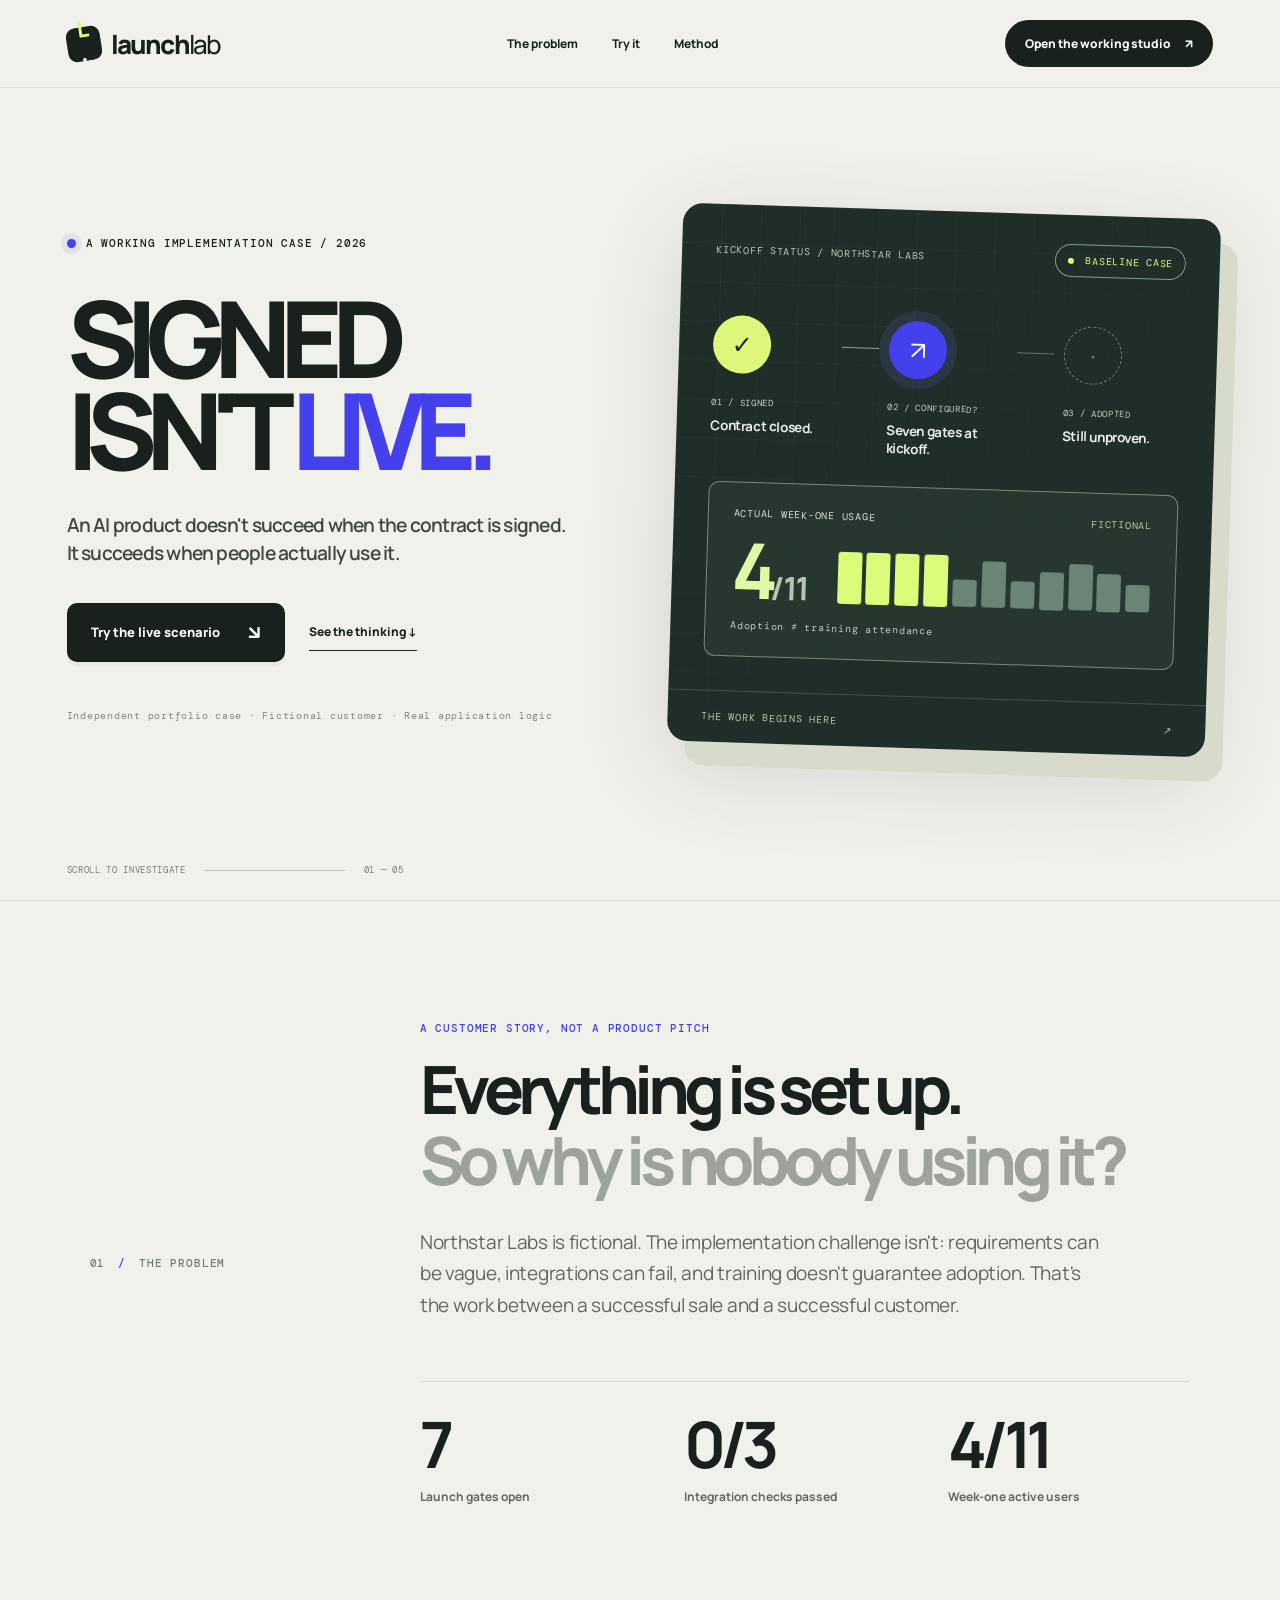
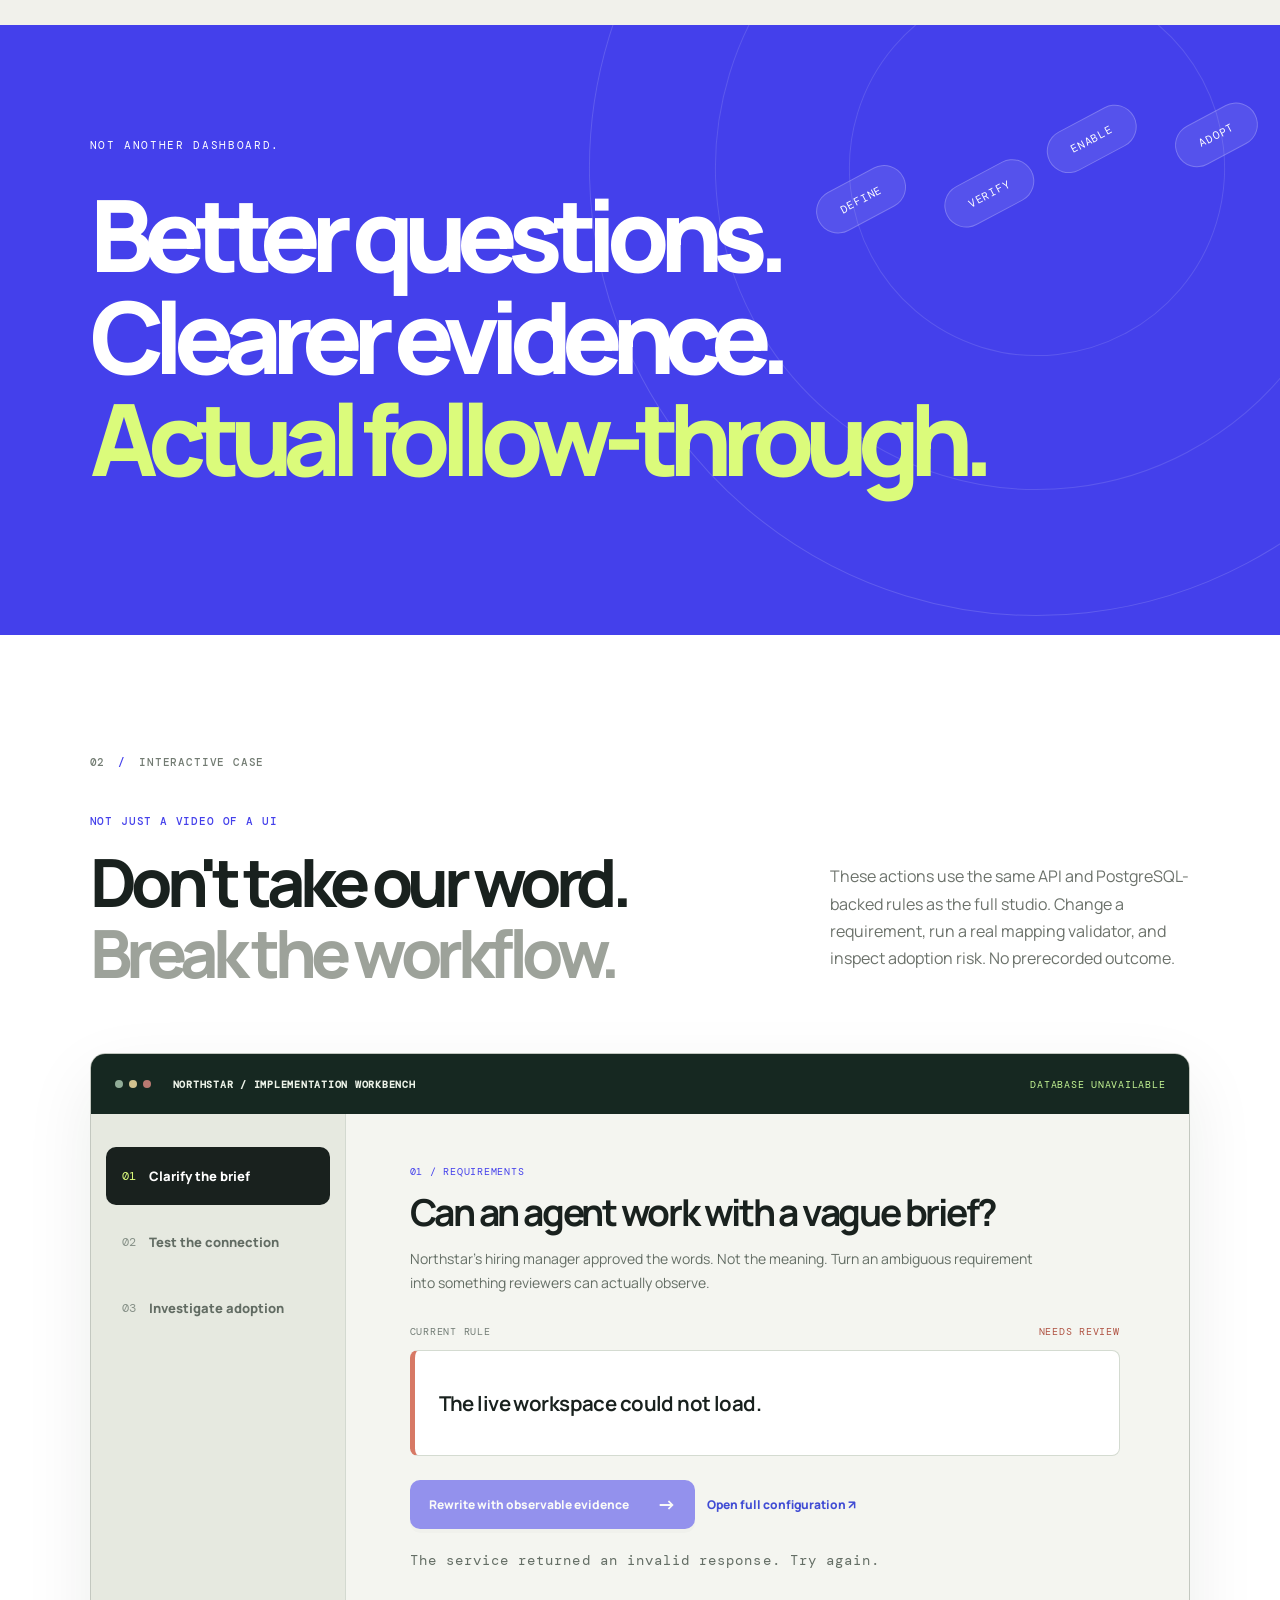
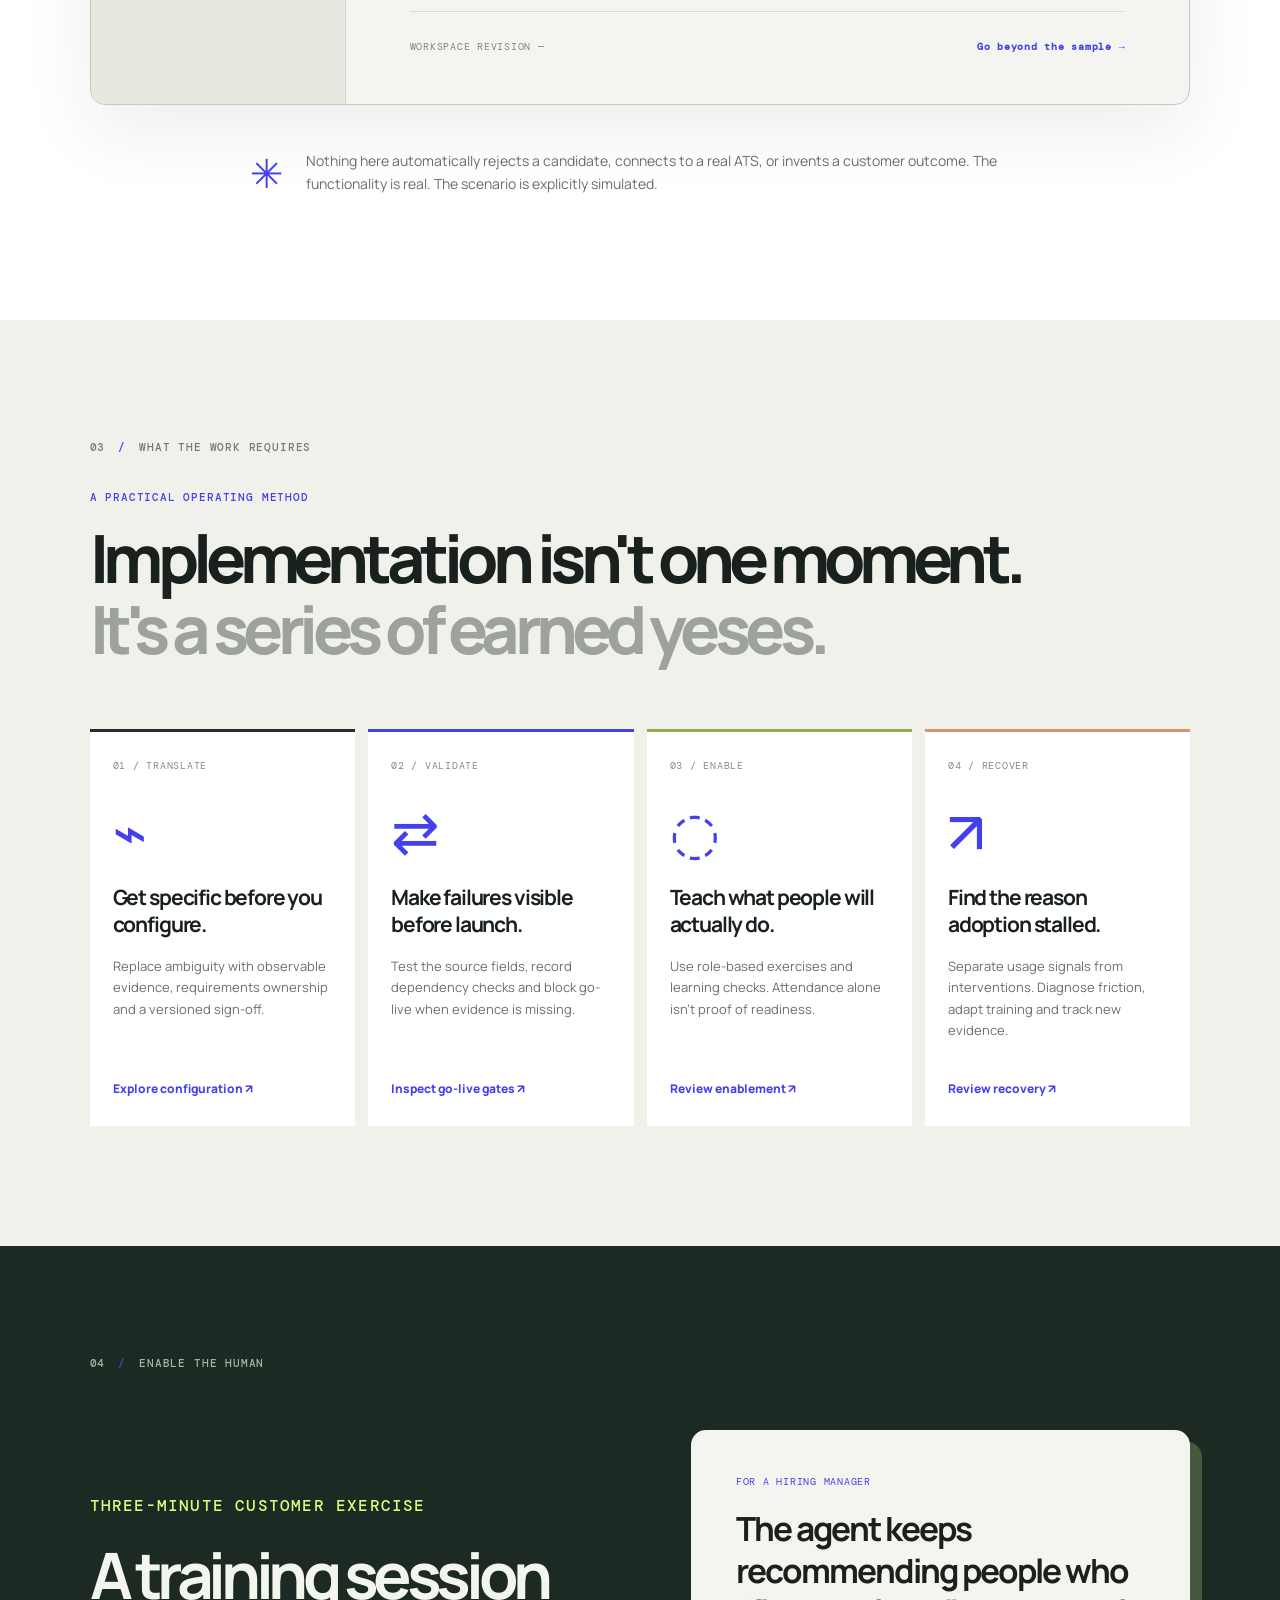
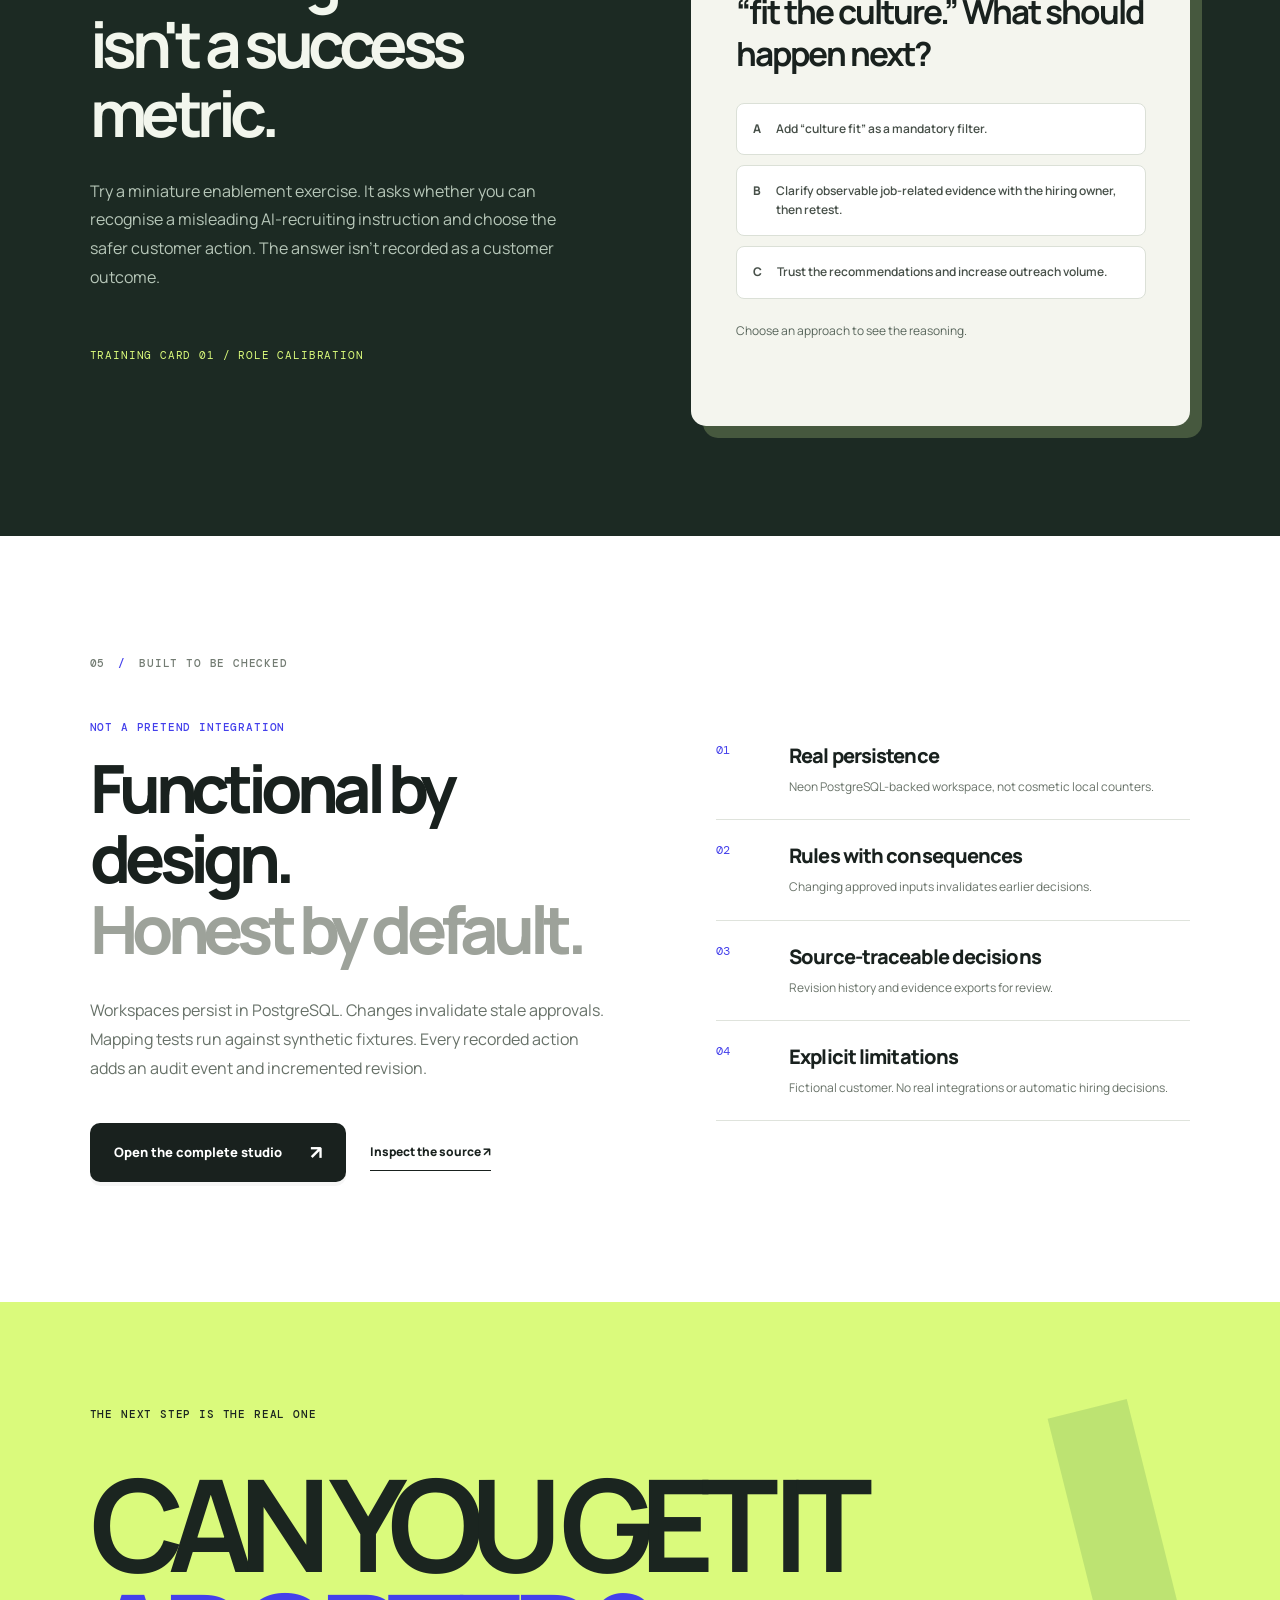
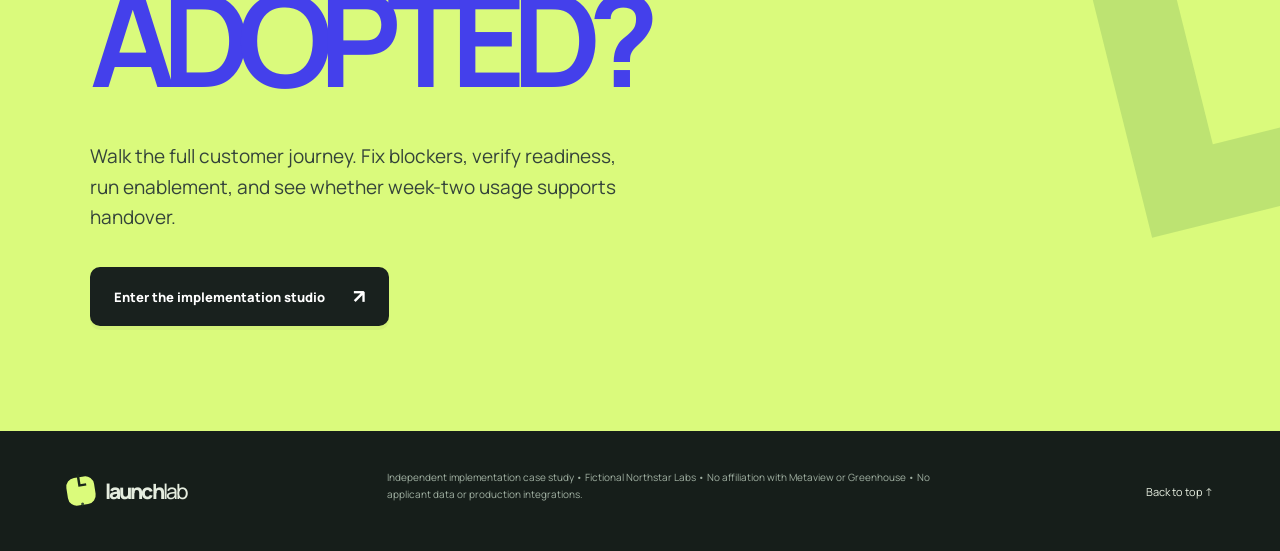
==== static/experience.html @ 531420f4 "LaunchLab v2: interactive recruiter story, live lab, training example and release tests" ====
<!doctype html>
<html lang="en">
<head>
  <meta charset="utf-8">
  <meta name="viewport" content="width=device-width, initial-scale=1">
  <meta name="theme-color" content="#f1f1eb">
  <meta name="description" content="From contract to adoption. An independent, functional AI recruiting implementation case study — built to show what happens after a product is sold.">
  <title>LaunchLab — Signed isn't live.</title>
  <link rel="stylesheet" href="/static/experience.css">
</head>
<body>
  <a class="skip" href="#story">Skip to the case</a>
  <header class="site-header" id="top">
    <a class="wordmark" href="/" aria-label="LaunchLab home"><span class="wordmark-icon" aria-hidden="true">L<span>·</span></span><span>launch<span class="wordmark-light">lab</span></span></a>
    <nav class="header-links" aria-label="Site navigation"><a href="#story">The problem</a><a href="#live-lab">Try it</a><a href="#method">Method</a></nav>
    <a class="header-cta" href="/studio">Open the working studio <span aria-hidden="true">↗</span></a>
  </header>
  <main>
    <section class="hero" aria-labelledby="hero-title">
      <div class="hero-content"><p class="eyebrow"><span class="pulse" aria-hidden="true"></span> A WORKING IMPLEMENTATION CASE / 2026</p>
        <h1 id="hero-title">SIGNED<br>ISN'T <em>LIVE.</em></h1>
        <p class="hero-lede">An AI product doesn't succeed when the contract is signed. It succeeds when people actually use it.</p>
        <div class="hero-actions"><a class="button button-dark" href="#live-lab">Try the live scenario <span aria-hidden="true">↘</span></a><a class="text-link" href="#story">See the thinking <span aria-hidden="true">↓</span></a></div>
        <div class="hero-disclaimer">Independent portfolio case · Fictional customer · Real application logic</div>
      </div>
      <div class="hero-art" aria-label="Illustrated implementation status: contract signed, configuration in progress, adoption not achieved" role="img">
        <div class="art-grid" aria-hidden="true"></div>
        <div class="art-top"><span>KICKOFF STATUS / NORTHSTAR LABS</span><span class="art-live"><i></i> BASELINE CASE</span></div>
        <div class="art-process"><div class="process-item complete"><div class="process-icon">✓</div><span>01 / SIGNED</span><strong>Contract closed.</strong></div><div class="process-line"></div><div class="process-item current"><div class="process-icon">↗</div><span>02 / CONFIGURED?</span><strong>Seven gates at kickoff.</strong></div><div class="process-line subdued"></div><div class="process-item locked"><div class="process-icon">·</div><span>03 / ADOPTED</span><strong>Still unproven.</strong></div></div>
        <div class="art-score"><div class="art-score-label">ACTUAL WEEK-ONE USAGE <span>FICTIONAL</span></div><div class="art-score-main"><strong>4<span>/11</span></strong><div class="art-bars" aria-hidden="true"><i class="on"></i><i class="on"></i><i class="on"></i><i class="on"></i><i></i><i></i><i></i><i></i><i></i><i></i><i></i></div></div><div class="art-score-note">Adoption ≠ training attendance</div></div>
        <div class="art-stamp">THE WORK BEGINS HERE <span>↗</span></div>
      </div>
      <div class="scroll-cue"><span>SCROLL TO INVESTIGATE</span><span class="scroll-line" aria-hidden="true"></span><span>01 — 05</span></div>
    </section>
    <section class="manifesto section-block reveal" id="story"><div class="section-label">01 <span>/</span> THE PROBLEM</div><div><p class="micro-kicker">A CUSTOMER STORY, NOT A PRODUCT PITCH</p><h2>Everything is set up.<br><span>So why is nobody using it?</span></h2><p>Northstar Labs is fictional. The implementation challenge isn't: requirements can be vague, integrations can fail, and training doesn't guarantee adoption. That's the work between a successful sale and a successful customer.</p><div class="manifesto-row"><div><strong>7</strong><span>Launch gates open</span></div><div><strong>0/3</strong><span>Integration checks passed</span></div><div><strong>4/11</strong><span>Week-one active users</span></div></div></div></section>
    <section class="turning-point" aria-label="Core implementation principle"><span>NOT ANOTHER DASHBOARD.</span><p>Better questions.<br>Clearer evidence.<br><i>Actual follow-through.</i></p><div class="turn-orbit" aria-hidden="true"><span>DEFINE</span><span>VERIFY</span><span>ENABLE</span><span>ADOPT</span></div></section>
    <section class="interactive-section" id="live-lab" aria-labelledby="lab-heading">
      <div class="section-label">02 <span>/</span> INTERACTIVE CASE</div>
      <div class="lab-intro reveal"><div><p class="micro-kicker">NOT JUST A VIDEO OF A UI</p><h2 id="lab-heading">Don't take our word.<br><span>Break the workflow.</span></h2></div><p>These actions use the same API and PostgreSQL-backed rules as the full studio. Change a requirement, run a real mapping validator, and inspect adoption risk. No prerecorded outcome.</p></div>
      <div class="lab-frame" id="labFrame"><div class="lab-top"><div class="lab-title"><span class="lab-window-dots" aria-hidden="true"><i></i><i></i><i></i></span><strong>NORTHSTAR / IMPLEMENTATION WORKBENCH</strong></div><span id="lab-storage" class="lab-status">CONNECTING…</span></div>
        <div class="lab-layout"><div class="lab-tabs" role="tablist" aria-label="Live demonstration steps"><button class="lab-tab is-selected" role="tab" id="tab-criteria" aria-selected="true" aria-controls="pane-criteria" data-lab="criteria"><span>01</span> Clarify the brief</button><button class="lab-tab" role="tab" id="tab-integration" aria-selected="false" aria-controls="pane-integration" data-lab="integration"><span>02</span> Test the connection</button><button class="lab-tab" role="tab" id="tab-adoption" aria-selected="false" aria-controls="pane-adoption" data-lab="adoption"><span>03</span> Investigate adoption</button></div>
        <div class="lab-stage"><div class="lab-overline" id="lab-step">01 / REQUIREMENTS</div>
          <section id="pane-criteria" role="tabpanel" aria-labelledby="tab-criteria" class="lab-pane"><h3>Can an agent work with a vague brief?</h3><p>Northstar's hiring manager approved the words. Not the meaning. Turn an ambiguous requirement into something reviewers can actually observe.</p><div class="comparison"><div class="compare-label">CURRENT RULE <span id="criteria-status">NEEDS REVIEW</span></div><div class="quote-card" id="criteria-copy">Loading the saved requirement…</div></div><div class="lab-actions"><button id="clarify-action" class="button button-electric">Rewrite with observable evidence <span>→</span></button><a href="/studio#configuration" class="lab-sub-link">Open full configuration ↗</a></div><p class="lab-feedback" id="criteria-feedback" role="status" aria-live="polite">Editing a requirement invalidates previous approval; human review is still required.</p></section>
          <section id="pane-integration" role="tabpanel" aria-labelledby="tab-integration" class="lab-pane" hidden><h3>Would you ship a broken connection?</h3><p>Run the test against a synthetic ATS record. Deliberately break a mapping, observe the failure, then repair it. The validator reads the saved source paths—not a canned success animation.</p><div class="mapping-visual"><div class="mapping-node"><span>SOURCE RECORD</span><strong>Greenhouse-like</strong><code>job.id = JOB-231</code></div><div class="mapping-connector" id="mapping-connector" aria-hidden="true">⇄</div><div class="mapping-node"><span>DESTINATION FIELD</span><strong>Job identifier</strong><code id="mapping-path">job.id</code></div></div><div class="lab-actions"><button id="mapping-test" class="button button-electric">Run mapping test <span>↗</span></button><button id="mapping-break" class="button button-outline">Break the mapping</button><button id="mapping-fix" class="button button-outline">Repair mapping</button></div><div id="mapping-feedback" class="lab-feedback" role="status" aria-live="polite">Select a test to inspect the persisted configuration.</div></section>
          <section id="pane-adoption" role="tabpanel" aria-labelledby="tab-adoption" class="lab-pane" hidden><h3>Training completed. Usage didn't follow.</h3><p>The pilot can only launch after readiness gates are cleared. Examine actual saved fictional observations, not an assumed success curve.</p><div class="audience" id="audience-rows"></div><div class="lab-actions"><a class="button button-electric" href="/studio#adoption">Investigate the adoption gap <span>↗</span></a><a class="lab-sub-link" href="/studio#enablement">Open customer training ↗</a></div><p class="lab-feedback">Interventions never alter usage. Only separate, explicitly recorded observations can change it.</p></section>
          <div class="lab-bottom"><span id="live-revision">WORKSPACE REVISION —</span><a href="/studio">Go beyond the sample →</a></div>
        </div></div></div>
      <div class="lab-after reveal"><span class="asterisk">✳</span><p>Nothing here automatically rejects a candidate, connects to a real ATS, or invents a customer outcome. The functionality is real. The scenario is explicitly simulated.</p></div>
    </section>
    <section class="field-notes" id="method"><div class="section-label">03 <span>/</span> WHAT THE WORK REQUIRES</div><div class="field-heading reveal"><p class="micro-kicker">A PRACTICAL OPERATING METHOD</p><h2>Implementation isn't one moment.<br><span>It's a series of earned yeses.</span></h2></div><div class="field-grid"><article class="field-card reveal"><div class="field-id">01 / TRANSLATE</div><div class="field-symbol" aria-hidden="true">⌁</div><h3>Get specific before you configure.</h3><p>Replace ambiguity with observable evidence, requirements ownership and a versioned sign-off.</p><a href="/studio#configuration">Explore configuration ↗</a></article><article class="field-card reveal"><div class="field-id">02 / VALIDATE</div><div class="field-symbol" aria-hidden="true">⇄</div><h3>Make failures visible before launch.</h3><p>Test the source fields, record dependency checks and block go-live when evidence is missing.</p><a href="/studio#readiness">Inspect go-live gates ↗</a></article><article class="field-card reveal"><div class="field-id">03 / ENABLE</div><div class="field-symbol" aria-hidden="true">◌</div><h3>Teach what people will actually do.</h3><p>Use role-based exercises and learning checks. Attendance alone isn't proof of readiness.</p><a href="/studio#enablement">Review enablement ↗</a></article><article class="field-card reveal"><div class="field-id">04 / RECOVER</div><div class="field-symbol" aria-hidden="true">↗</div><h3>Find the reason adoption stalled.</h3><p>Separate usage signals from interventions. Diagnose friction, adapt training and track new evidence.</p><a href="/studio#adoption">Review recovery ↗</a></article></div></section>
    <section class="teaching-section" id="training" aria-label="Sample customer enablement training"><div class="section-label section-label-invert">04 <span>/</span> ENABLE THE HUMAN</div><div class="teaching-grid"><div class="reveal"><p class="micro-kicker light">THREE-MINUTE CUSTOMER EXERCISE</p><h2>A training session isn't a success metric.</h2><p>Try a miniature enablement exercise. It asks whether you can recognise a misleading AI-recruiting instruction and choose the safer customer action. The answer isn't recorded as a customer outcome.</p><span class="teaching-number">TRAINING CARD 01 / ROLE CALIBRATION</span></div><div class="teaching-card reveal"><div class="question-overline">FOR A HIRING MANAGER</div><h3>The agent keeps recommending people who “fit the culture.” What should happen next?</h3><div class="answer-set"><button data-choice="a" class="answer">A <span>Add “culture fit” as a mandatory filter.</span></button><button data-choice="b" class="answer">B <span>Clarify observable job-related evidence with the hiring owner, then retest.</span></button><button data-choice="c" class="answer">C <span>Trust the recommendations and increase outreach volume.</span></button></div><div id="answer-feedback" class="answer-feedback" role="status" aria-live="polite">Choose an approach to see the reasoning.</div></div></div></section>
    <section class="evidence-section"><div class="section-label">05 <span>/</span> BUILT TO BE CHECKED</div><div class="evidence-grid"><div class="reveal"><p class="micro-kicker">NOT A PRETEND INTEGRATION</p><h2>Functional by design.<br><span>Honest by default.</span></h2><p>Workspaces persist in PostgreSQL. Changes invalidate stale approvals. Mapping tests run against synthetic fixtures. Every recorded action adds an audit event and incremented revision.</p><div class="evidence-cta"><a class="button button-dark" href="/studio">Open the complete studio <span>↗</span></a><a class="text-link" href="https://github.com/Parthhhhhh30/launchlab-implementation" target="_blank" rel="noopener noreferrer">Inspect the source ↗</a></div></div><div class="evidence-list reveal"><div><b>01</b><span>Real persistence</span><p>Neon PostgreSQL-backed workspace, not cosmetic local counters.</p></div><div><b>02</b><span>Rules with consequences</span><p>Changing approved inputs invalidates earlier decisions.</p></div><div><b>03</b><span>Source-traceable decisions</span><p>Revision history and evidence exports for review.</p></div><div><b>04</b><span>Explicit limitations</span><p>Fictional customer. No real integrations or automatic hiring decisions.</p></div></div></div></section>
    <section class="final-call"><div class="final-inner"><div class="eyebrow">THE NEXT STEP IS THE REAL ONE</div><h2>CAN YOU GET IT<br><em>ADOPTED?</em></h2><p>Walk the full customer journey. Fix blockers, verify readiness, run enablement, and see whether week-two usage supports handover.</p><a href="/studio" class="button button-light">Enter the implementation studio <span>↗</span></a></div><div class="final-ring" aria-hidden="true">L</div></section>
  </main>
  <footer class="experience-footer"><a class="wordmark" href="/"><span class="wordmark-icon">L<span>·</span></span><span>launch<span class="wordmark-light">lab</span></span></a><p>Independent implementation case study • Fictional Northstar Labs • No affiliation with Metaview or Greenhouse • No applicant data or production integrations.</p><a href="#top">Back to top ↑</a></footer>
  <script src="/static/experience.js" defer></script>
</body>
</html>
---- static/experience.css ----
@import url('https://fonts.googleapis.com/css2?family=DM+Mono:wght@400;500&family=DM+Sans:wght@400;500;600;700&family=Manrope:wght@400;500;600;700;800&display=swap');
:root{--bg:#f1f1eb;--ink:#19211e;--muted:#666b65;--line:#d7d9d0;--cobalt:#4440eb;--cobalt-light:#e3e5ff;--acid:#dbfb7b;--forest:#122b25;--white:#fff;--font:Manrope,'DM Sans',system-ui,sans-serif;--mono:'DM Mono',monospace}
*{box-sizing:border-box}html{scroll-behavior:smooth}body{margin:0;background:var(--bg);color:var(--ink);font-family:var(--font);-webkit-font-smoothing:antialiased}button,a{font:inherit}button{cursor:pointer}a{text-decoration:none;color:inherit}button:disabled{cursor:not-allowed;opacity:.55}button:focus-visible,a:focus-visible{outline:3px solid var(--cobalt);outline-offset:4px}h1,h2,h3,p{margin-top:0}::selection{background:var(--acid);color:var(--ink)}.skip{position:absolute;top:-100px;left:1rem;background:var(--acid);z-index:1000;padding:1rem}.skip:focus{top:1rem}.site-header{height:88px;padding:0 clamp(24px,5.2vw,100px);display:flex;justify-content:space-between;align-items:center;gap:28px;position:relative;z-index:12;border-bottom:1px solid #dce0d8}.wordmark{display:inline-flex;align-items:center;gap:10px;font-size:26px;font-weight:800;letter-spacing:-1.8px;white-space:nowrap}.wordmark-light{font-weight:500}.wordmark-icon{width:34px;height:34px;border-radius:9px;background:var(--ink);color:var(--acid);display:inline-grid;place-content:center;font-weight:800;font-size:22px;letter-spacing:-3px;transform:rotate(-9deg)}.wordmark-icon span{color:#fff;letter-spacing:0}.header-links{display:flex;gap:34px;font-size:12px;font-weight:750}.header-links a:hover,.text-link:hover{color:var(--cobalt)}.header-cta{font-size:12px;font-weight:800;background:var(--ink);color:#fff;border-radius:100px;padding:15px 20px;white-space:nowrap;transition:transform .2s,background .2s}.header-cta span{margin-left:12px}.header-cta:hover,.button:hover{transform:translateY(-3px)}.header-cta:hover{background:var(--cobalt)}
.hero{display:grid;grid-template-columns:1.04fr .96fr;align-items:center;gap:2vw;min-height:min(820px,calc(100svh - 88px));padding:60px clamp(24px,5.2vw,100px) 88px;position:relative;overflow:hidden}.hero-content{position:relative;z-index:1}.eyebrow,.micro-kicker,.section-label,.hero-disclaimer,.art-top,.art-score-label,.art-score-note,.process-item>span,.art-stamp,.scroll-cue,.lab-overline,.lab-title,.lab-status,.compare-label,.lab-feedback,.lab-bottom,.field-id,.teaching-number,.question-overline,.final-inner>.eyebrow{font-family:var(--mono);letter-spacing:.075em}.eyebrow{display:flex;align-items:center;gap:10px;font-size:11px;font-weight:500;margin-bottom:42px}.pulse{width:9px;height:9px;background:var(--cobalt);border-radius:50%;box-shadow:0 0 0 6px #4440eb16}.hero h1{font-size:clamp(72px,8.3vw,165px);line-height:.86;letter-spacing:-.105em;margin:0 0 36px;font-weight:800}.hero h1 em,.final-inner h2 em{font-style:normal;color:var(--cobalt)}.hero-lede{font-size:clamp(18px,1.5vw,24px);line-height:1.48;max-width:510px;letter-spacing:-.04em;font-weight:600;color:#404740;margin-bottom:35px}.hero-actions,.evidence-cta,.lab-actions{display:flex;align-items:center;gap:24px;flex-wrap:wrap}.button{display:inline-flex;align-items:center;justify-content:space-between;gap:28px;border:0;border-radius:10px;padding:20px 24px;font-size:13px;font-weight:800;transition:transform .2s,background .2s,box-shadow .2s;box-shadow:0 4px 0 rgba(0,0,0,.035)}.button span{font-size:19px;line-height:1}.button-dark{background:var(--ink);color:#fff}.button-dark:hover{background:var(--cobalt)}.text-link{font-size:12px;font-weight:800;padding:10px 0;border-bottom:1px solid currentColor}.hero-disclaimer{font-size:10px;color:#818781;margin-top:46px;line-height:1.6}.hero-art{height:min(600px,42vw);min-height:480px;border-radius:20px;background:#202e29;color:#e9ede7;position:relative;overflow:hidden;box-shadow:18px 24px 0 #d6dbcc,0 26px 90px #1e2b2524;display:flex;flex-direction:column;justify-content:space-between;isolation:isolate;transform:rotate(1.8deg)}.art-grid{position:absolute;inset:0;background-image:linear-gradient(#ffffff0a 1px,transparent 1px),linear-gradient(90deg,#ffffff0a 1px,transparent 1px);background-size:39px 39px;mask-image:linear-gradient(135deg,#000,transparent 85%);z-index:-1}.art-top{display:flex;justify-content:space-between;align-items:center;padding:29px 34px;font-size:10px;color:#b7c9b9}.art-live{border:1px solid #789e86;padding:9px 12px;border-radius:30px;color:#dbfb7b}.art-live i{display:inline-block;width:6px;height:6px;border-radius:50%;background:var(--acid);margin-right:5px}.art-process{padding:16px 34px 0;display:flex;align-items:stretch;gap:10px}.process-item{flex:1;min-width:0}.process-icon{height:58px;width:58px;border-radius:50%;display:grid;place-items:center;font-size:25px;background:#def77b;color:#1b2822;margin-bottom:23px}.process-item.current .process-icon{background:var(--cobalt);color:#fff;box-shadow:0 0 0 10px #6665dd26;animation:breathe 3.6s ease-in-out infinite}.process-item.locked .process-icon{background:transparent;color:#74887b;border:1px dashed #73867b}.process-item>span{display:block;font-size:9px;color:#bfd0be;margin-bottom:8px}.process-item strong{display:block;line-height:1.35;font-size:clamp(12px,1.05vw,16px);letter-spacing:-.03em}.process-line{height:1px;background:#8da97e;width:9%;max-width:37px;margin-top:28px;flex:none}.process-line.subdued{background:#5e7467}.art-score{margin:25px 34px 30px;border:1px solid #758979;background:#283d33a9;padding:24px 25px;border-radius:11px}.art-score-label{font-size:10px;color:#d6e0d1;display:flex;justify-content:space-between}.art-score-label span{color:#b7c5ad}.art-score-main{display:flex;align-items:center;gap:30px;margin-top:12px}.art-score-main strong{font-size:clamp(52px,6vw,100px);letter-spacing:-.1em;line-height:1;color:#e1f9a6}.art-score-main strong span{font-size:.42em;letter-spacing:-.06em;color:#b7c5ad}.art-bars{display:flex;gap:5px;flex:1;height:61px;align-items:flex-end}.art-bars i{display:block;flex:1;height:45%;border-radius:3px;background:#6c8476;transform-origin:bottom;animation:rise .8s both}.art-bars i:nth-child(2n){height:62%}.art-bars i:nth-child(3n){height:76%}.art-bars i.on{background:var(--acid);height:85%}.art-score-note{font-size:10px;color:#c3ccc1;margin-top:10px}.art-stamp{border-top:1px solid #ffffff28;padding:19px 34px;display:flex;justify-content:space-between;font-size:10px;color:#b5c5ad}.scroll-cue{position:absolute;bottom:24px;left:clamp(24px,5.2vw,100px);right:clamp(24px,5.2vw,100px);display:flex;gap:19px;align-items:center;font-size:9px;color:#777d76}.scroll-line{height:1px;max-width:140px;flex:1;background:#b9c1b8}
.section-block,.interactive-section,.field-notes,.evidence-section{padding:120px clamp(24px,7vw,138px)}.section-label{font-size:11px;font-weight:500;color:#737c73;display:flex;gap:13px;align-items:center}.section-label span{color:var(--cobalt)}.micro-kicker{font-size:11px;color:var(--cobalt);font-weight:500;margin-bottom:19px}.manifesto{display:grid;grid-template-columns:30% 70%;border-top:1px solid var(--line)}.manifesto h2,.lab-intro h2,.field-heading h2,.evidence-grid h2{font-size:clamp(42px,5.2vw,87px);letter-spacing:-.083em;line-height:1.06;font-weight:750;margin-bottom:32px}.manifesto h2 span,.lab-intro h2 span,.field-heading h2 span,.evidence-grid h2 span{color:#9da29a}.manifesto>div:nth-child(2)>p:not(.micro-kicker){font-size:19px;line-height:1.65;max-width:690px;color:#606760;letter-spacing:-.015em}.manifesto-row{border-top:1px solid var(--line);margin-top:60px;padding-top:30px;display:grid;grid-template-columns:repeat(3,1fr);gap:22px}.manifesto-row strong{display:block;font-size:clamp(42px,5vw,75px);line-height:1;letter-spacing:-.09em}.manifesto-row span{font-size:12px;color:#606760;font-weight:700;display:block;margin-top:12px}.turning-point{height:min(610px,70vw);min-height:460px;background:var(--cobalt);color:#fff;display:flex;flex-direction:column;align-items:flex-start;justify-content:center;padding:80px clamp(24px,7vw,138px);position:relative;overflow:hidden}.turning-point>span{font-family:var(--mono);font-size:11px;letter-spacing:.15em;position:relative;z-index:1}.turning-point p{font-size:clamp(50px,7.8vw,120px);letter-spacing:-.1em;line-height:1.02;font-weight:800;margin:32px 0;position:relative;z-index:1}.turning-point i{font-style:normal;color:var(--acid)}.turn-orbit{position:absolute;right:-16%;top:-50%;width:70vw;min-width:520px;aspect-ratio:1;border:1px solid #ffffff25;border-radius:50%;display:flex;flex-wrap:wrap;align-items:center;justify-content:center;gap:20px;transform:rotate(-28deg)}.turn-orbit:before,.turn-orbit:after{content:'';position:absolute;border:1px solid #ffffff20;border-radius:50%;inset:14%}.turn-orbit:after{inset:29%}.turn-orbit span{background:#ffffff18;border:1px solid #ffffff38;border-radius:50px;padding:14px 24px;font:11px var(--mono);letter-spacing:.06em}.turn-orbit span:first-child{margin-top:-110px}.turn-orbit span:last-child{margin-bottom:-110px}
.interactive-section{background:#fff;scroll-margin-top:18px}.lab-intro{display:flex;justify-content:space-between;align-items:end;gap:50px;margin:45px 0 65px}.lab-intro p:last-child{max-width:360px;color:#6c726b;font-size:16px;line-height:1.7}.lab-intro h2{margin:0}.lab-frame{border:1px solid #c3c8c0;border-radius:15px;box-shadow:0 26px 70px #17271c14;overflow:hidden;background:#f4f5f0}.lab-top{height:60px;background:#162821;display:flex;justify-content:space-between;align-items:center;color:#ecf2e8;padding:0 24px;font-size:10px;gap:16px}.lab-title{display:flex;align-items:center;gap:22px}.lab-window-dots{display:flex;gap:6px}.lab-window-dots i{width:8px;height:8px;background:#91ad98;border-radius:50%}.lab-window-dots i:nth-child(2){background:#d2c28f}.lab-window-dots i:nth-child(3){background:#b97971}.lab-status{color:#c6f795;font-size:10px}.lab-layout{display:grid;grid-template-columns:255px minmax(0,1fr);min-height:590px}.lab-tabs{background:#e6e9e0;padding:33px 15px;display:flex;flex-direction:column;align-items:stretch;gap:8px;border-right:1px solid #d3d9d0}.lab-tab{background:transparent;border:1px solid transparent;border-radius:10px;padding:19px 15px;text-align:left;display:flex;align-items:center;gap:13px;font-size:13px;font-weight:800;color:#626c63}.lab-tab span{font:12px var(--mono);color:#879188}.lab-tab:hover,.lab-tab.is-selected{color:#fff;background:var(--ink)}.lab-tab.is-selected span{color:var(--acid)}.lab-stage{padding:clamp(24px,4vw,58px) clamp(24px,5vw,70px);min-width:0;display:flex;flex-direction:column}.lab-overline{color:var(--cobalt);font-size:10px;margin-bottom:12px}.lab-pane h3{font-size:clamp(25px,2.9vw,42px);line-height:1.16;letter-spacing:-.06em;margin-bottom:14px;max-width:670px}.lab-pane>p{font-size:14px;line-height:1.7;color:#646e65;max-width:650px;margin-bottom:30px}.comparison{max-width:710px}.compare-label{display:flex;justify-content:space-between;gap:10px;font-size:10px;color:#737d76;margin-bottom:12px}.compare-label span{color:#b05444}.quote-card{background:#fff;border:1px solid #d4dbd1;border-left:5px solid #d77965;border-radius:8px;padding:24px;font-size:clamp(16px,1.6vw,23px);line-height:1.5;font-weight:650;letter-spacing:-.028em;min-height:106px;display:flex;align-items:center}.lab-actions{margin-top:24px;gap:12px}.button-electric{background:var(--cobalt);color:#fff;padding:15px 19px;font-size:12px}.button-outline{border:1px solid #aeb8ad;background:transparent;color:var(--ink);padding:14px 17px;font-size:12px}.lab-sub-link{font-size:12px;color:#404cd4;font-weight:800;padding:8px 0}.lab-feedback{margin-top:20px;color:#637265;font-size:11px;line-height:1.6;min-height:22px}.lab-feedback[data-result=error]{color:#bd574a}.lab-feedback[data-result=success]{color:#2f7a50}.lab-bottom{border-top:1px solid #d6dcd4;display:flex;justify-content:space-between;gap:15px;margin-top:auto;padding-top:28px;font-size:10px;color:#7c887e;align-items:center}.lab-bottom a{color:var(--cobalt);font-weight:600}.mapping-visual{display:flex;align-items:center;gap:14px;max-width:690px}.mapping-node{border:1px solid #ccd6ca;background:#fff;flex:1;padding:21px;border-radius:9px;min-width:0}.mapping-node span{font-size:9px;letter-spacing:.08em;font-family:var(--mono);color:#808c82}.mapping-node strong{display:block;font-size:16px;margin:9px 0}.mapping-node code{color:#404be6;display:block;overflow-wrap:anywhere}.mapping-connector{background:var(--acid);border-radius:50%;height:42px;width:42px;flex:none;display:grid;place-items:center;font-size:20px}.mapping-connector.is-broken{background:#ffe2d9;color:#b54e43}.audience{display:grid;gap:12px;max-width:720px}.audience-row{display:grid;grid-template-columns:135px minmax(0,1fr) 65px;align-items:center;gap:16px;font-size:12px;font-weight:700}.audience-meter{height:13px;background:#dfe3da;border-radius:10px;overflow:hidden}.audience-meter>i{display:block;height:100%;background:#6560e6;border-radius:10px;transition:width .4s}.audience-row strong{text-align:right;font-size:13px}.lab-after{margin:40px auto 0;display:flex;max-width:780px;gap:22px;align-items:center}.asterisk{color:var(--cobalt);font-size:40px}.lab-after p{color:#657066;font-size:14px;line-height:1.6;margin:0}
.field-notes{background:#f1f1eb}.field-heading{margin:36px 0 65px}.field-grid{display:grid;grid-template-columns:repeat(4,minmax(0,1fr));gap:13px}.field-card{padding:27px 23px 29px;border-top:3px solid #252e29;background:#fff;min-height:360px;display:flex;flex-direction:column;transition:transform .25s,box-shadow .25s}.field-card:hover{transform:translateY(-6px);box-shadow:0 18px 40px #0b20170d}.field-card:nth-child(2){border-top-color:var(--cobalt)}.field-card:nth-child(3){border-top-color:#8eaf4b}.field-card:nth-child(4){border-top-color:#dd916f}.field-id{font-size:10px;color:#838b83}.field-symbol{font-size:58px;font-weight:500;color:var(--cobalt);margin:30px 0 24px;line-height:1}.field-card h3{font-size:21px;letter-spacing:-.055em;line-height:1.27;margin-bottom:18px}.field-card p{font-size:13px;line-height:1.65;color:#687068}.field-card a{font-size:12px;font-weight:800;color:var(--cobalt);margin-top:auto;padding-top:26px}
.teaching-section{background:#1c2a23;color:#f2f6ed;padding:110px clamp(24px,7vw,138px)}.section-label-invert{color:#a7b4a5}.teaching-grid{display:grid;grid-template-columns:1fr 1fr;gap:8vw;align-items:center;margin-top:60px}.micro-kicker.light{color:var(--acid)}.teaching-grid h2{font-size:clamp(46px,5vw,78px);line-height:1.08;letter-spacing:-.085em;margin-bottom:29px}.teaching-grid p{color:#b7c7b9;line-height:1.8;max-width:490px;font-size:16px}.teaching-number{font-size:11px;color:var(--acid);margin-top:40px;display:inline-block}.teaching-card{border-radius:15px;background:#f4f5ee;color:var(--ink);padding:clamp(26px,3.5vw,48px);box-shadow:12px 12px 0 #a3bd7950}.question-overline{font-size:10px;color:var(--cobalt);margin-bottom:20px}.teaching-card h3{font-size:clamp(23px,2.6vw,36px);letter-spacing:-.06em;line-height:1.25;margin-bottom:28px}.answer-set{display:grid;gap:10px}.answer{display:flex;align-items:flex-start;gap:15px;padding:16px;background:#fff;border:1px solid #dbe0d7;border-radius:8px;text-align:left;font-size:12px;font-weight:750;line-height:1.55;color:#475049}.answer:hover{border-color:var(--cobalt)}.answer span{font-weight:600}.answer.selected{border-color:var(--cobalt);box-shadow:inset 3px 0 var(--cobalt)}.answer.correct{background:#e5f4d8;border-color:#67a66e}.answer.incorrect{background:#ffebe6;border-color:#d88b77}.answer-feedback{margin-top:22px;min-height:60px;color:#58655b;line-height:1.6;font-size:12px}.evidence-section{background:#fff}.evidence-grid{display:grid;grid-template-columns:1.05fr .95fr;gap:8vw;margin-top:50px}.evidence-grid>div:first-child>p:not(.micro-kicker){font-size:16px;line-height:1.8;color:#677168;max-width:520px}.evidence-cta{margin-top:40px}.evidence-list>div{padding:22px 0;border-bottom:1px solid #dfe3dc;display:grid;grid-template-columns:48px 1fr;gap:5px 25px}.evidence-list b{font:12px var(--mono);color:var(--cobalt)}.evidence-list span{font-size:20px;font-weight:800;letter-spacing:-.045em}.evidence-list p{grid-column:2;color:#687268;font-size:12px;line-height:1.7;margin:3px 0 0}.final-call{background:#dafa7c;color:#1b2520;padding:105px clamp(24px,7vw,138px);position:relative;overflow:hidden}.final-inner{position:relative;z-index:1}.final-inner h2{font-size:clamp(70px,10vw,158px);letter-spacing:-.11em;line-height:.9;margin:45px 0}.final-inner h2 em{color:var(--cobalt)}.final-inner p{font-size:19px;max-width:550px;line-height:1.6;margin-bottom:35px;color:#34433a}.button-light{background:var(--ink);color:white}.final-ring{position:absolute;right:-7%;top:0;font-size:600px;font-weight:800;line-height:.95;color:#afd76e;opacity:.65;transform:rotate(-14deg);pointer-events:none}.experience-footer{display:flex;justify-content:space-between;align-items:center;gap:40px;padding:38px clamp(24px,5.2vw,100px);background:#161e1a;color:#e5eddf}.experience-footer .wordmark{font-size:21px}.experience-footer .wordmark-icon{width:28px;height:28px;font-size:18px;background:var(--acid);color:#1a271b}.experience-footer .wordmark-icon span{color:#374b35}.experience-footer p{max-width:560px;font-size:10px;line-height:1.7;color:#a0b0a2}.experience-footer>a:last-child{font-size:11px;white-space:nowrap}.reveal{transition:opacity .8s,transform .8s;opacity:0;transform:translateY(27px)}.reveal.visible{opacity:1;transform:none}
@keyframes breathe{50%{box-shadow:0 0 0 17px #6665dd0d}}@keyframes rise{from{transform:scaleY(.12);opacity:.3}to{transform:scaleY(1);opacity:1}}
@media(max-width:1100px){.hero{grid-template-columns:1fr 1fr}.hero h1{font-size:clamp(64px,8vw,105px)}.hero-art{min-height:430px}.process-icon{height:43px;width:43px}.process-item>span{font-size:8px}.art-process{padding:0 20px}.art-top,.art-stamp{padding-left:20px;padding-right:20px}.art-score{margin:15px 20px}.field-grid{grid-template-columns:repeat(2,minmax(0,1fr))}.field-card{min-height:310px}.hero-lede{font-size:19px}}
@media(max-width:760px){.site-header{height:68px;padding:0 22px}.wordmark{font-size:22px}.wordmark-icon{width:29px;height:29px}.header-links{display:none}.header-cta{font-size:10px;padding:12px}.header-cta span{margin-left:5px}.hero{grid-template-columns:1fr;gap:45px;padding:64px 23px 90px;min-height:auto}.hero h1{font-size:clamp(72px,14.5vw,115px)}.hero-art{height:470px;min-height:0;transform:rotate(.7deg);box-shadow:10px 12px 0 #d6dbcc}.hero-disclaimer{margin-top:27px}.scroll-cue{left:23px;right:23px}.section-block,.interactive-section,.field-notes,.evidence-section{padding:80px 24px}.manifesto{grid-template-columns:1fr;gap:38px}.manifesto h2,.lab-intro h2,.field-heading h2,.evidence-grid h2{font-size:clamp(40px,9vw,65px)}.manifesto-row{gap:12px}.manifesto-row strong{font-size:45px}.turning-point{min-height:460px;padding:60px 24px}.turning-point p{font-size:clamp(49px,9.5vw,84px)}.lab-intro{display:block;margin:35px 0 42px}.lab-intro>p{margin-top:28px}.lab-layout{display:block}.lab-tabs{flex-direction:row;overflow-x:auto;border:0;border-bottom:1px solid #d5ddd2;padding:10px;gap:7px}.lab-tab{white-space:nowrap;padding:12px 11px;font-size:11px}.lab-tab span{font-size:10px}.lab-stage{padding:33px 22px;min-height:540px}.lab-top{padding:0 12px}.lab-title{gap:8px}.lab-title strong{font-size:8px}.lab-status{font-size:8px}.field-grid{grid-template-columns:1fr 1fr}.field-card{padding:21px 17px;min-height:320px}.field-card h3{font-size:19px}.teaching-section{padding:80px 24px}.teaching-grid{grid-template-columns:1fr;gap:35px;margin-top:39px}.evidence-grid{grid-template-columns:1fr;gap:55px}.final-call{padding:85px 24px}.final-inner h2{font-size:clamp(70px,13vw,110px)}.experience-footer{padding:35px 24px;flex-wrap:wrap;gap:20px}.experience-footer p{order:3;min-width:100%}}
@media(max-width:490px){.header-cta{max-width:150px;text-align:center;line-height:1.4}.hero h1{font-size:15vw}.eyebrow{font-size:9px}.art-top{font-size:8px;padding:18px 14px}.hero-art{height:410px}.art-process{padding:0 14px;gap:5px}.process-item>span{font-size:7px}.process-item strong{font-size:11px}.process-line{width:9px}.art-score{padding:16px;margin:10px 14px}.art-score-label{font-size:8px}.art-score-main{gap:12px}.art-score-main strong{font-size:60px}.art-bars{height:45px}.art-stamp{padding:13px 14px;font-size:8px}.manifesto-row strong{font-size:36px}.manifesto-row span{font-size:10px}.field-grid{grid-template-columns:1fr}.field-card{min-height:260px}.field-symbol{margin:18px 0}.lab-actions{align-items:stretch}.lab-actions .button{width:100%}.mapping-visual{gap:5px}.mapping-node{padding:11px}.mapping-node strong{font-size:12px}.mapping-node span{font-size:8px}.mapping-node code{font-size:10px}.mapping-connector{width:30px;height:30px;font-size:14px}.audience-row{grid-template-columns:98px minmax(0,1fr) 43px;gap:10px;font-size:10px}.lab-bottom{font-size:9px}.final-inner h2{font-size:15vw}}
@media(prefers-reduced-motion:reduce){html{scroll-behavior:auto}*,*:before,*:after{animation-duration:.01ms!important;animation-iteration-count:1!important;transition-duration:.01ms!important}.reveal{opacity:1;transform:none}}
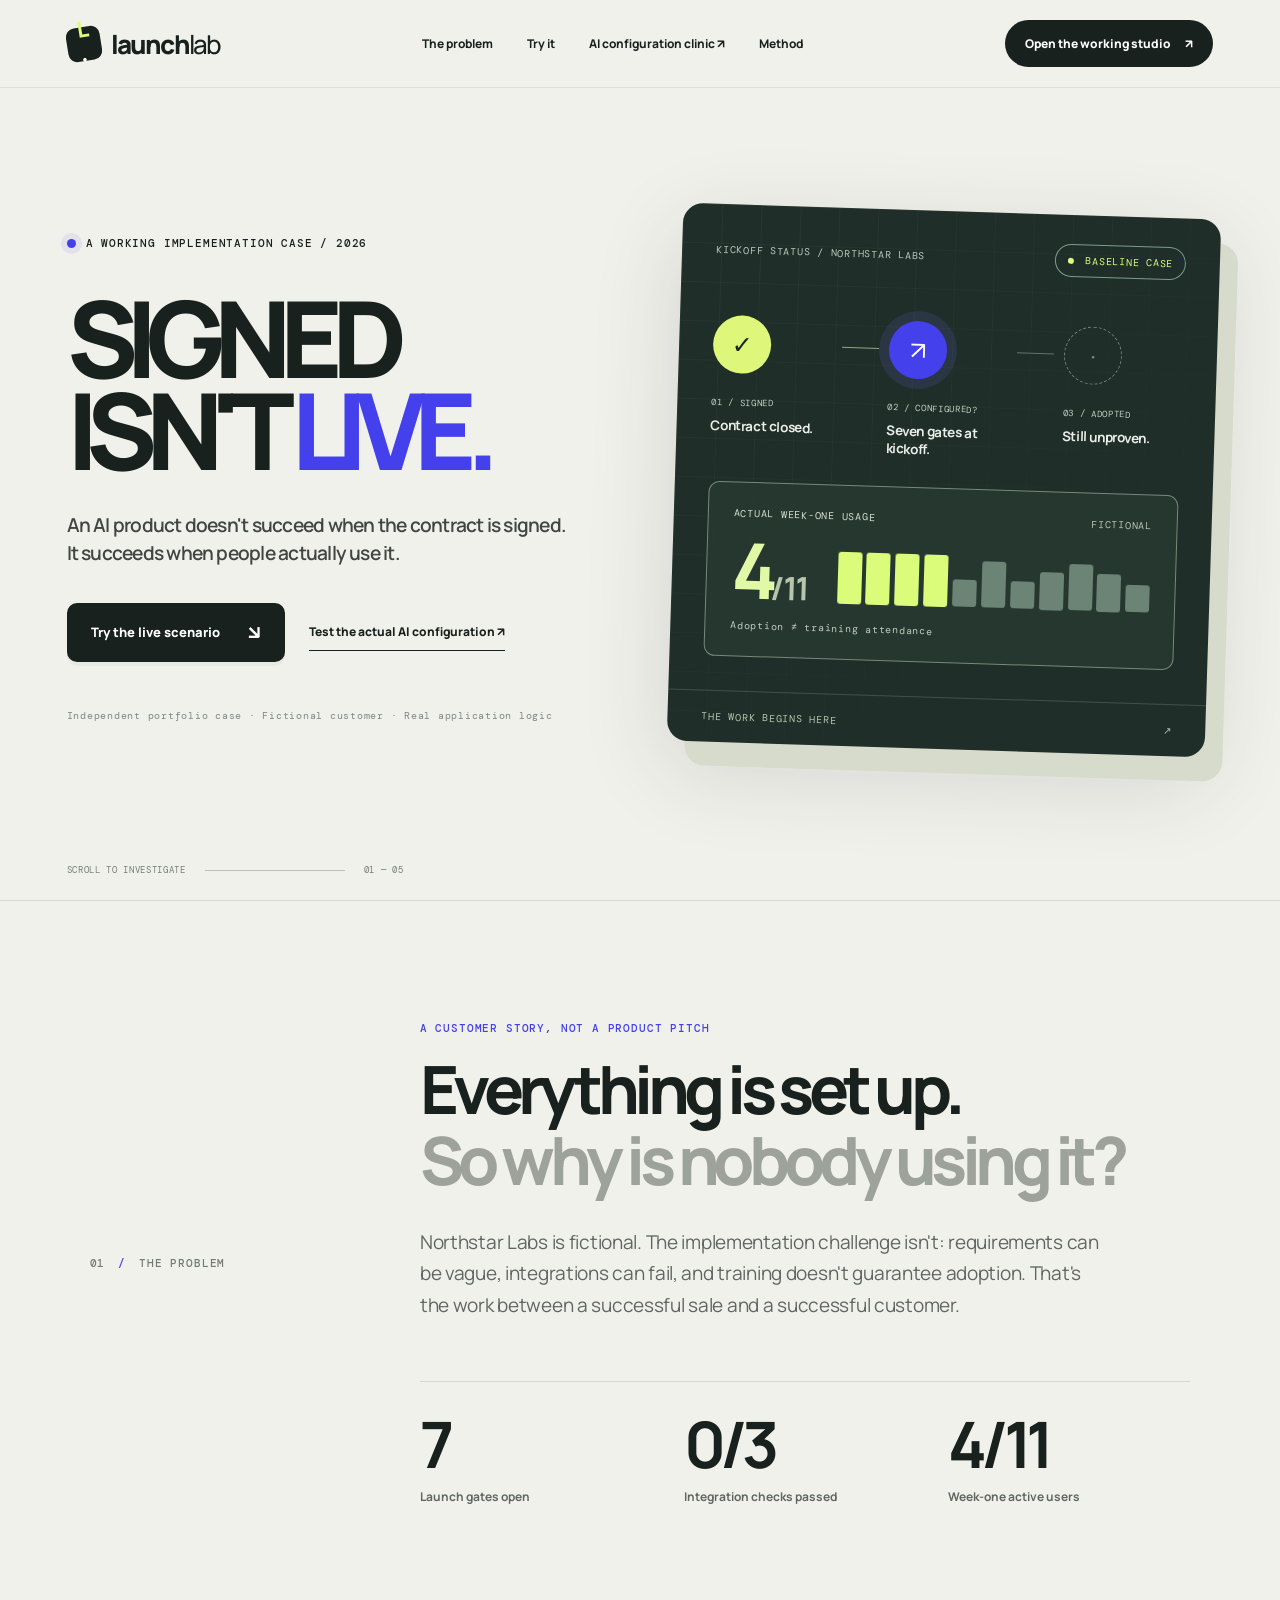
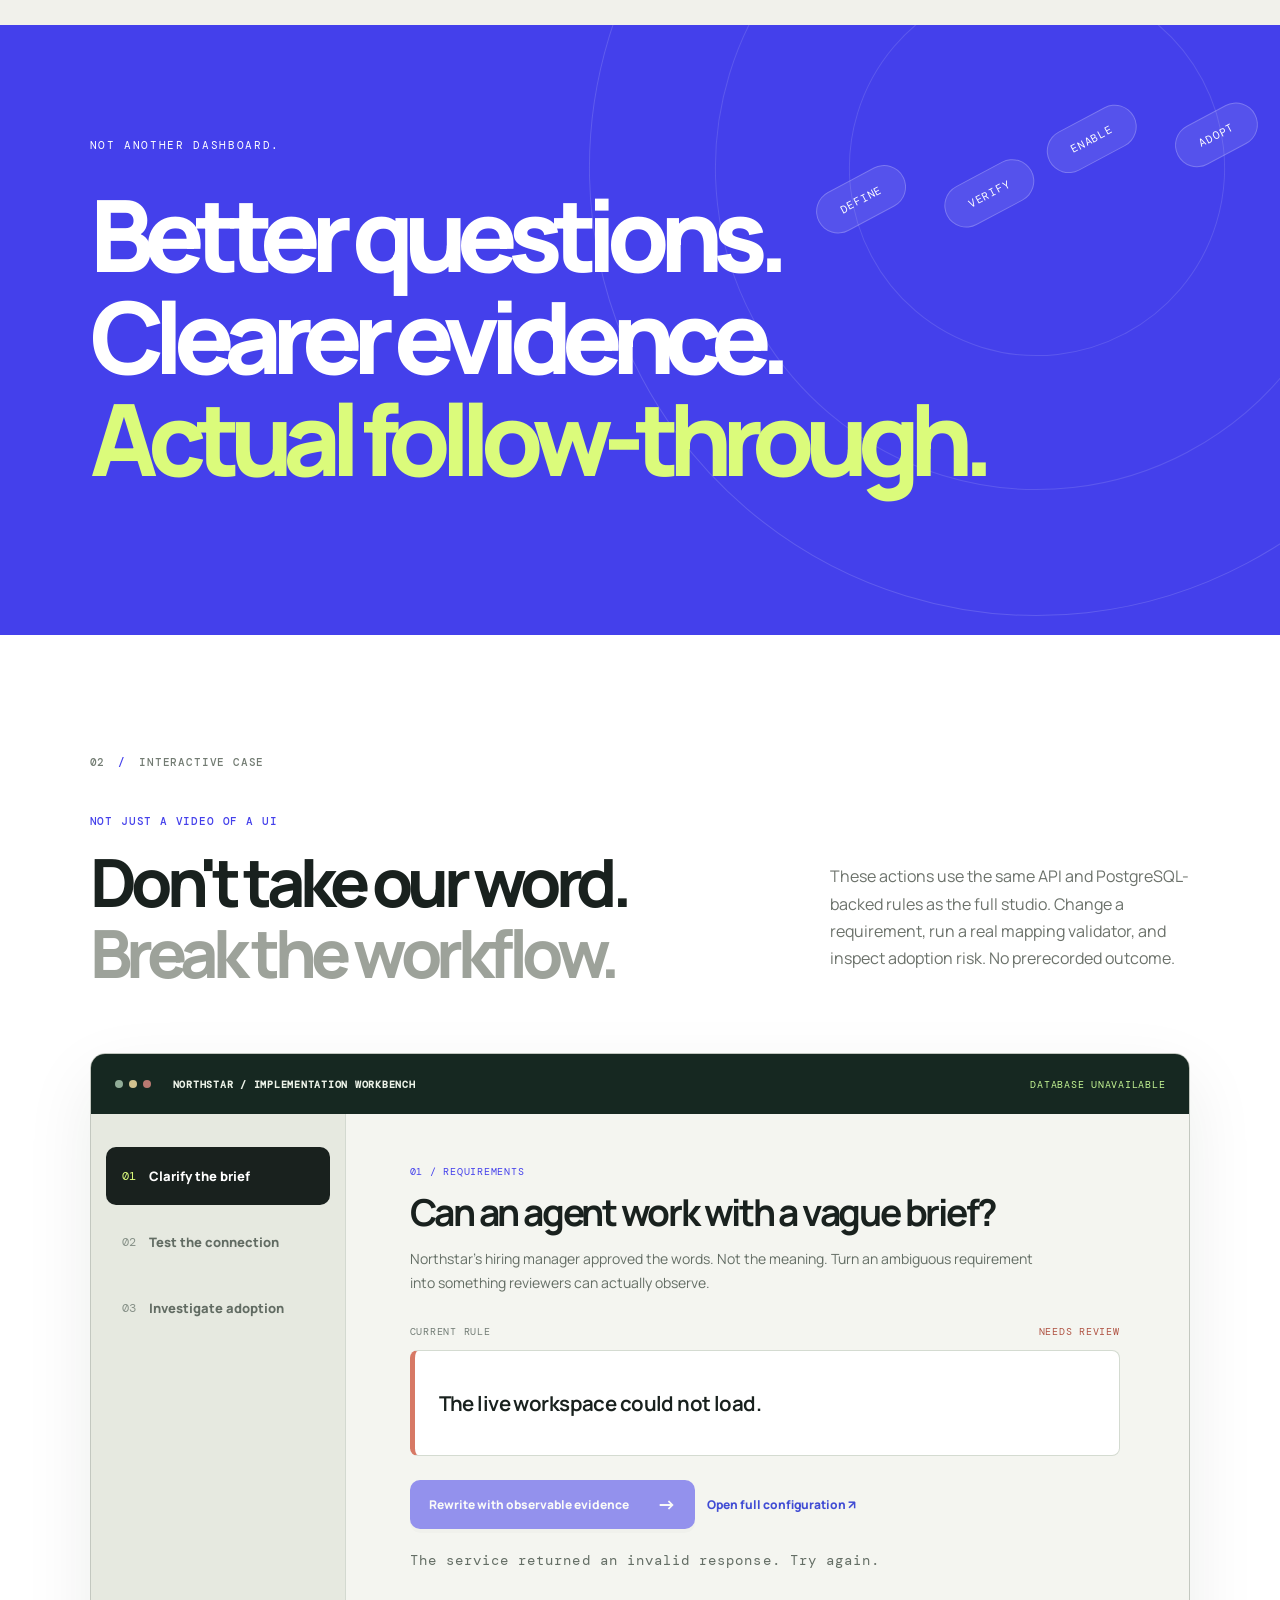
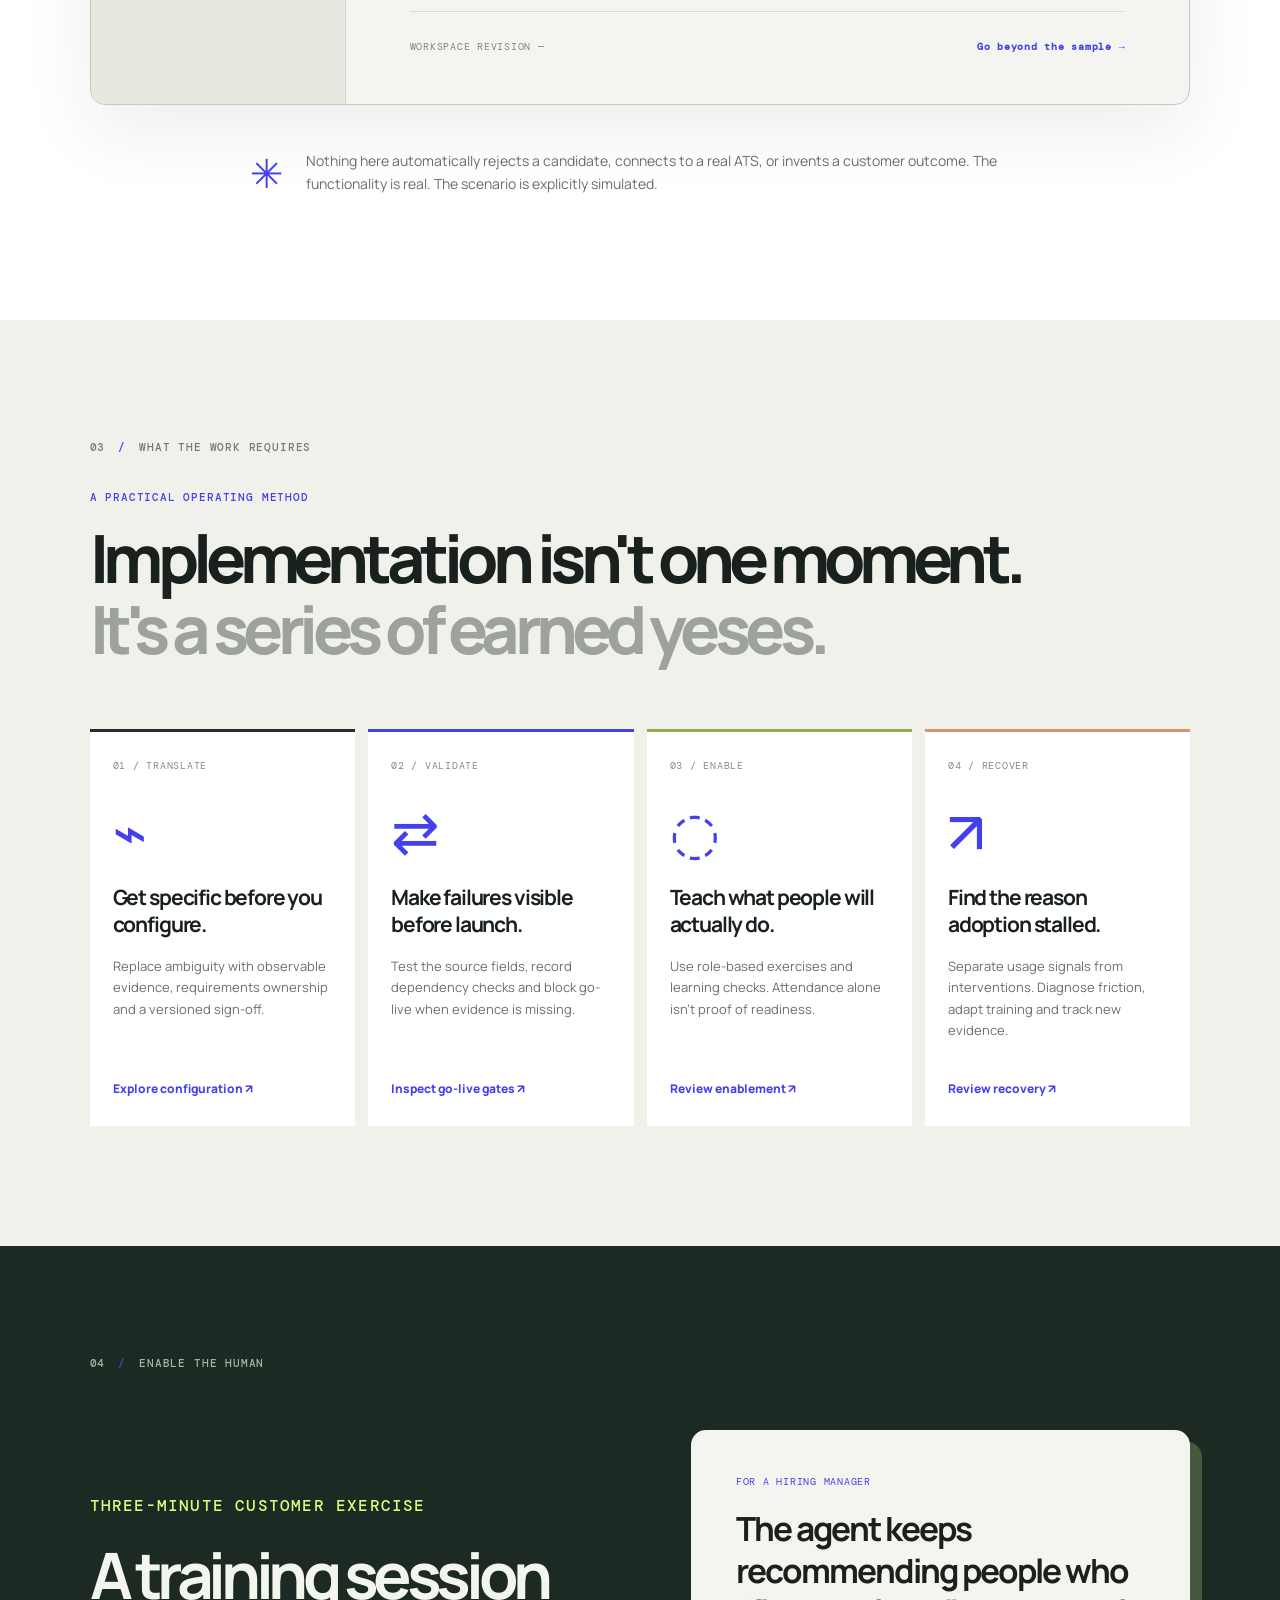
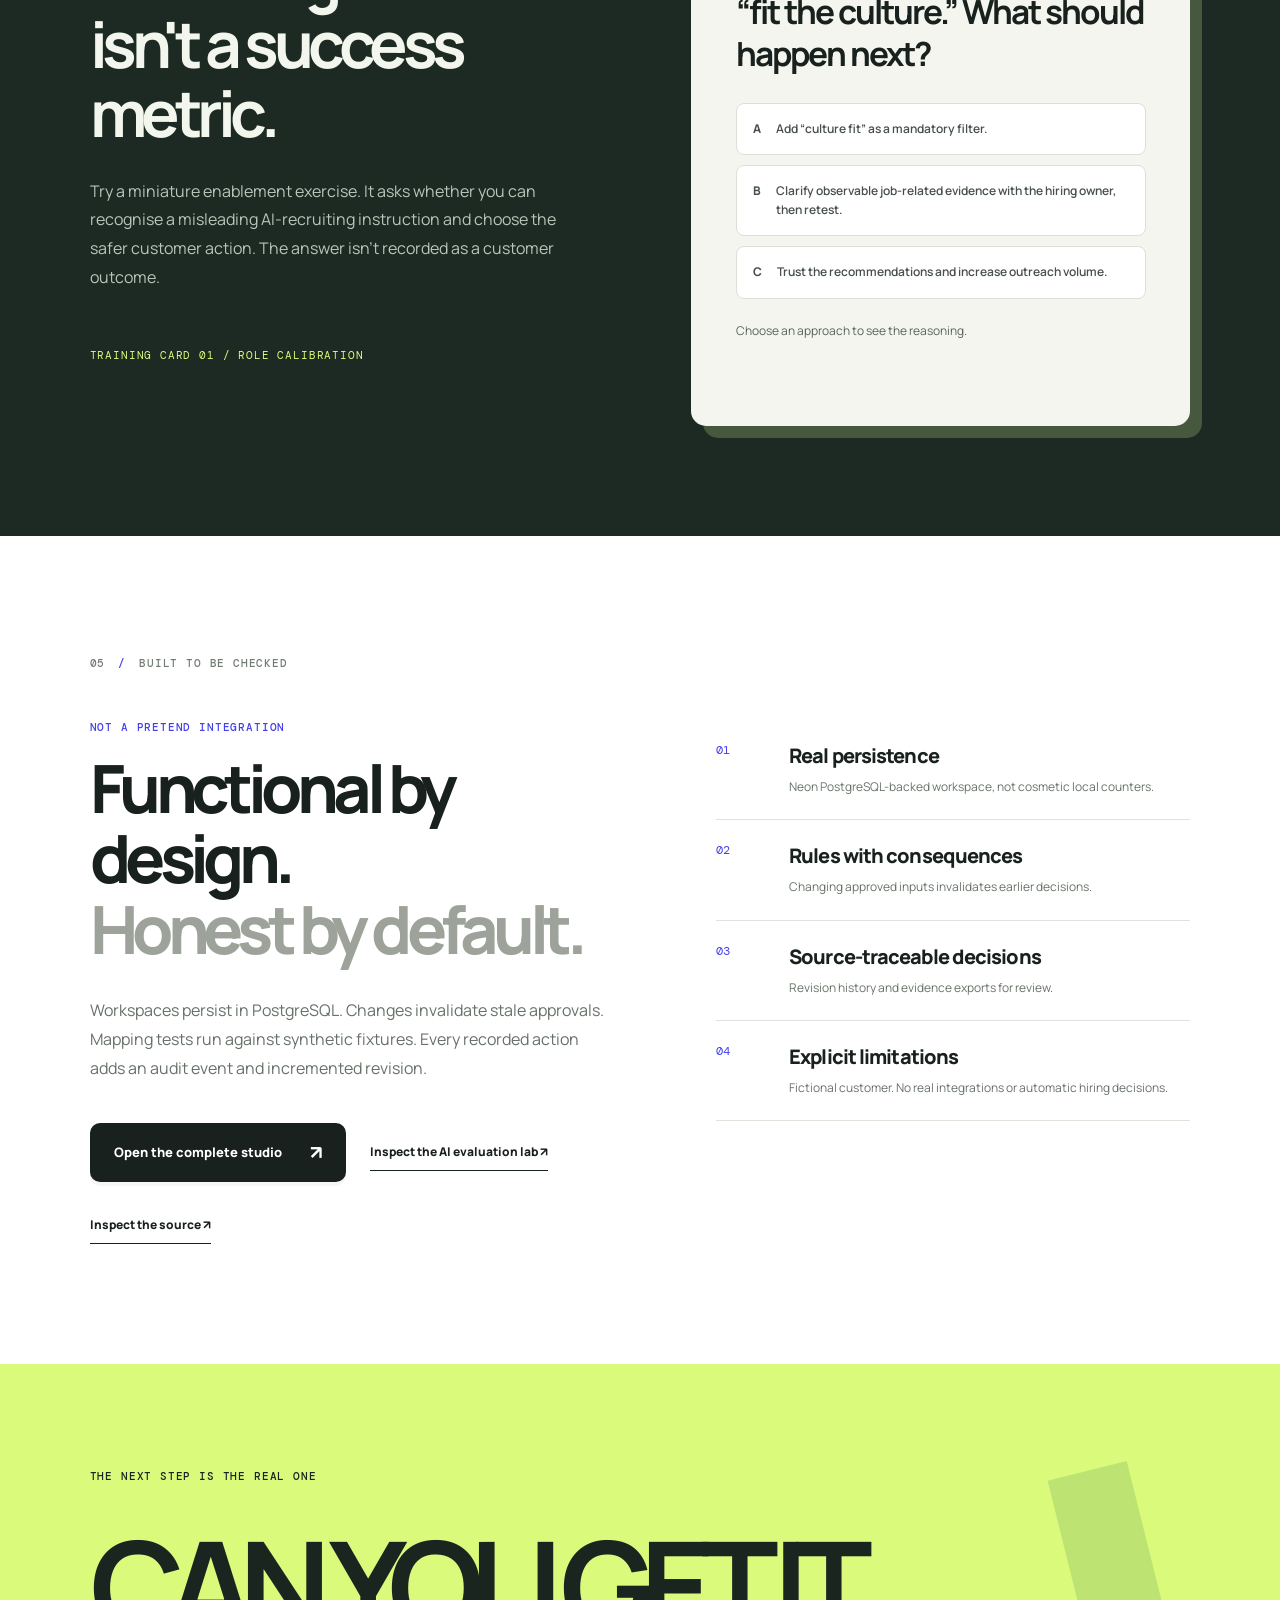
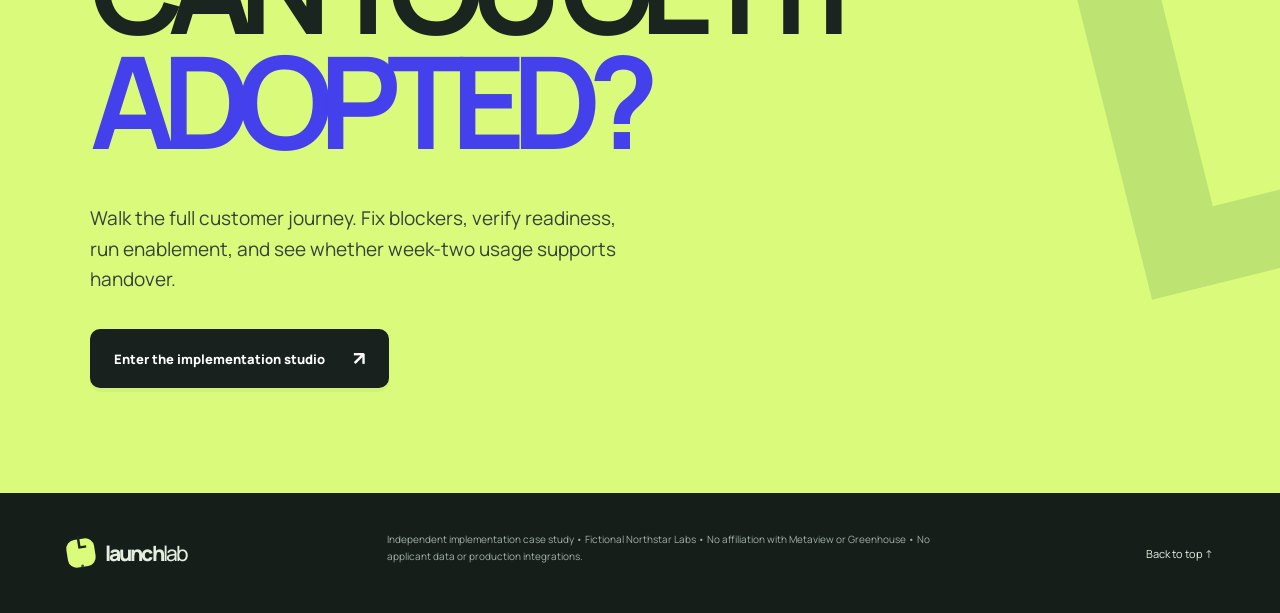
==== commit 333f2c3d: "Add free-tier Gemini AI evaluation clinic with synthetic evidence tests and quota controls" ====
--- a/static/experience.html
+++ b/static/experience.html
@@ -12,7 +12,7 @@
   <a class="skip" href="#story">Skip to the case</a>
   <header class="site-header" id="top">
     <a class="wordmark" href="/" aria-label="LaunchLab home"><span class="wordmark-icon" aria-hidden="true">L<span>·</span></span><span>launch<span class="wordmark-light">lab</span></span></a>
-    <nav class="header-links" aria-label="Site navigation"><a href="#story">The problem</a><a href="#live-lab">Try it</a><a href="#method">Method</a></nav>
+    <nav class="header-links" aria-label="Site navigation"><a href="#story">The problem</a><a href="#live-lab">Try it</a><a href="/agent-lab">AI configuration clinic ↗</a><a href="#method">Method</a></nav>
     <a class="header-cta" href="/studio">Open the working studio <span aria-hidden="true">↗</span></a>
   </header>
   <main>
@@ -20,7 +20,7 @@
       <div class="hero-content"><p class="eyebrow"><span class="pulse" aria-hidden="true"></span> A WORKING IMPLEMENTATION CASE / 2026</p>
         <h1 id="hero-title">SIGNED<br>ISN'T <em>LIVE.</em></h1>
         <p class="hero-lede">An AI product doesn't succeed when the contract is signed. It succeeds when people actually use it.</p>
-        <div class="hero-actions"><a class="button button-dark" href="#live-lab">Try the live scenario <span aria-hidden="true">↘</span></a><a class="text-link" href="#story">See the thinking <span aria-hidden="true">↓</span></a></div>
+        <div class="hero-actions"><a class="button button-dark" href="#live-lab">Try the live scenario <span aria-hidden="true">↘</span></a><a class="text-link" href="/agent-lab">Test the actual AI configuration <span aria-hidden="true">↗</span></a></div>
         <div class="hero-disclaimer">Independent portfolio case · Fictional customer · Real application logic</div>
       </div>
       <div class="hero-art" aria-label="Illustrated implementation status: contract signed, configuration in progress, adoption not achieved" role="img">
@@ -49,7 +49,7 @@
     </section>
     <section class="field-notes" id="method"><div class="section-label">03 <span>/</span> WHAT THE WORK REQUIRES</div><div class="field-heading reveal"><p class="micro-kicker">A PRACTICAL OPERATING METHOD</p><h2>Implementation isn't one moment.<br><span>It's a series of earned yeses.</span></h2></div><div class="field-grid"><article class="field-card reveal"><div class="field-id">01 / TRANSLATE</div><div class="field-symbol" aria-hidden="true">⌁</div><h3>Get specific before you configure.</h3><p>Replace ambiguity with observable evidence, requirements ownership and a versioned sign-off.</p><a href="/studio#configuration">Explore configuration ↗</a></article><article class="field-card reveal"><div class="field-id">02 / VALIDATE</div><div class="field-symbol" aria-hidden="true">⇄</div><h3>Make failures visible before launch.</h3><p>Test the source fields, record dependency checks and block go-live when evidence is missing.</p><a href="/studio#readiness">Inspect go-live gates ↗</a></article><article class="field-card reveal"><div class="field-id">03 / ENABLE</div><div class="field-symbol" aria-hidden="true">◌</div><h3>Teach what people will actually do.</h3><p>Use role-based exercises and learning checks. Attendance alone isn't proof of readiness.</p><a href="/studio#enablement">Review enablement ↗</a></article><article class="field-card reveal"><div class="field-id">04 / RECOVER</div><div class="field-symbol" aria-hidden="true">↗</div><h3>Find the reason adoption stalled.</h3><p>Separate usage signals from interventions. Diagnose friction, adapt training and track new evidence.</p><a href="/studio#adoption">Review recovery ↗</a></article></div></section>
     <section class="teaching-section" id="training" aria-label="Sample customer enablement training"><div class="section-label section-label-invert">04 <span>/</span> ENABLE THE HUMAN</div><div class="teaching-grid"><div class="reveal"><p class="micro-kicker light">THREE-MINUTE CUSTOMER EXERCISE</p><h2>A training session isn't a success metric.</h2><p>Try a miniature enablement exercise. It asks whether you can recognise a misleading AI-recruiting instruction and choose the safer customer action. The answer isn't recorded as a customer outcome.</p><span class="teaching-number">TRAINING CARD 01 / ROLE CALIBRATION</span></div><div class="teaching-card reveal"><div class="question-overline">FOR A HIRING MANAGER</div><h3>The agent keeps recommending people who “fit the culture.” What should happen next?</h3><div class="answer-set"><button data-choice="a" class="answer">A <span>Add “culture fit” as a mandatory filter.</span></button><button data-choice="b" class="answer">B <span>Clarify observable job-related evidence with the hiring owner, then retest.</span></button><button data-choice="c" class="answer">C <span>Trust the recommendations and increase outreach volume.</span></button></div><div id="answer-feedback" class="answer-feedback" role="status" aria-live="polite">Choose an approach to see the reasoning.</div></div></div></section>
-    <section class="evidence-section"><div class="section-label">05 <span>/</span> BUILT TO BE CHECKED</div><div class="evidence-grid"><div class="reveal"><p class="micro-kicker">NOT A PRETEND INTEGRATION</p><h2>Functional by design.<br><span>Honest by default.</span></h2><p>Workspaces persist in PostgreSQL. Changes invalidate stale approvals. Mapping tests run against synthetic fixtures. Every recorded action adds an audit event and incremented revision.</p><div class="evidence-cta"><a class="button button-dark" href="/studio">Open the complete studio <span>↗</span></a><a class="text-link" href="https://github.com/Parthhhhhh30/launchlab-implementation" target="_blank" rel="noopener noreferrer">Inspect the source ↗</a></div></div><div class="evidence-list reveal"><div><b>01</b><span>Real persistence</span><p>Neon PostgreSQL-backed workspace, not cosmetic local counters.</p></div><div><b>02</b><span>Rules with consequences</span><p>Changing approved inputs invalidates earlier decisions.</p></div><div><b>03</b><span>Source-traceable decisions</span><p>Revision history and evidence exports for review.</p></div><div><b>04</b><span>Explicit limitations</span><p>Fictional customer. No real integrations or automatic hiring decisions.</p></div></div></div></section>
+    <section class="evidence-section"><div class="section-label">05 <span>/</span> BUILT TO BE CHECKED</div><div class="evidence-grid"><div class="reveal"><p class="micro-kicker">NOT A PRETEND INTEGRATION</p><h2>Functional by design.<br><span>Honest by default.</span></h2><p>Workspaces persist in PostgreSQL. Changes invalidate stale approvals. Mapping tests run against synthetic fixtures. Every recorded action adds an audit event and incremented revision.</p><div class="evidence-cta"><a class="button button-dark" href="/studio">Open the complete studio <span>↗</span></a><a class="text-link" href="/agent-lab">Inspect the AI evaluation lab ↗</a><a class="text-link" href="https://github.com/Parthhhhhh30/launchlab-implementation" target="_blank" rel="noopener noreferrer">Inspect the source ↗</a></div></div><div class="evidence-list reveal"><div><b>01</b><span>Real persistence</span><p>Neon PostgreSQL-backed workspace, not cosmetic local counters.</p></div><div><b>02</b><span>Rules with consequences</span><p>Changing approved inputs invalidates earlier decisions.</p></div><div><b>03</b><span>Source-traceable decisions</span><p>Revision history and evidence exports for review.</p></div><div><b>04</b><span>Explicit limitations</span><p>Fictional customer. No real integrations or automatic hiring decisions.</p></div></div></div></section>
     <section class="final-call"><div class="final-inner"><div class="eyebrow">THE NEXT STEP IS THE REAL ONE</div><h2>CAN YOU GET IT<br><em>ADOPTED?</em></h2><p>Walk the full customer journey. Fix blockers, verify readiness, run enablement, and see whether week-two usage supports handover.</p><a href="/studio" class="button button-light">Enter the implementation studio <span>↗</span></a></div><div class="final-ring" aria-hidden="true">L</div></section>
   </main>
   <footer class="experience-footer"><a class="wordmark" href="/"><span class="wordmark-icon">L<span>·</span></span><span>launch<span class="wordmark-light">lab</span></span></a><p>Independent implementation case study • Fictional Northstar Labs • No affiliation with Metaview or Greenhouse • No applicant data or production integrations.</p><a href="#top">Back to top ↑</a></footer>
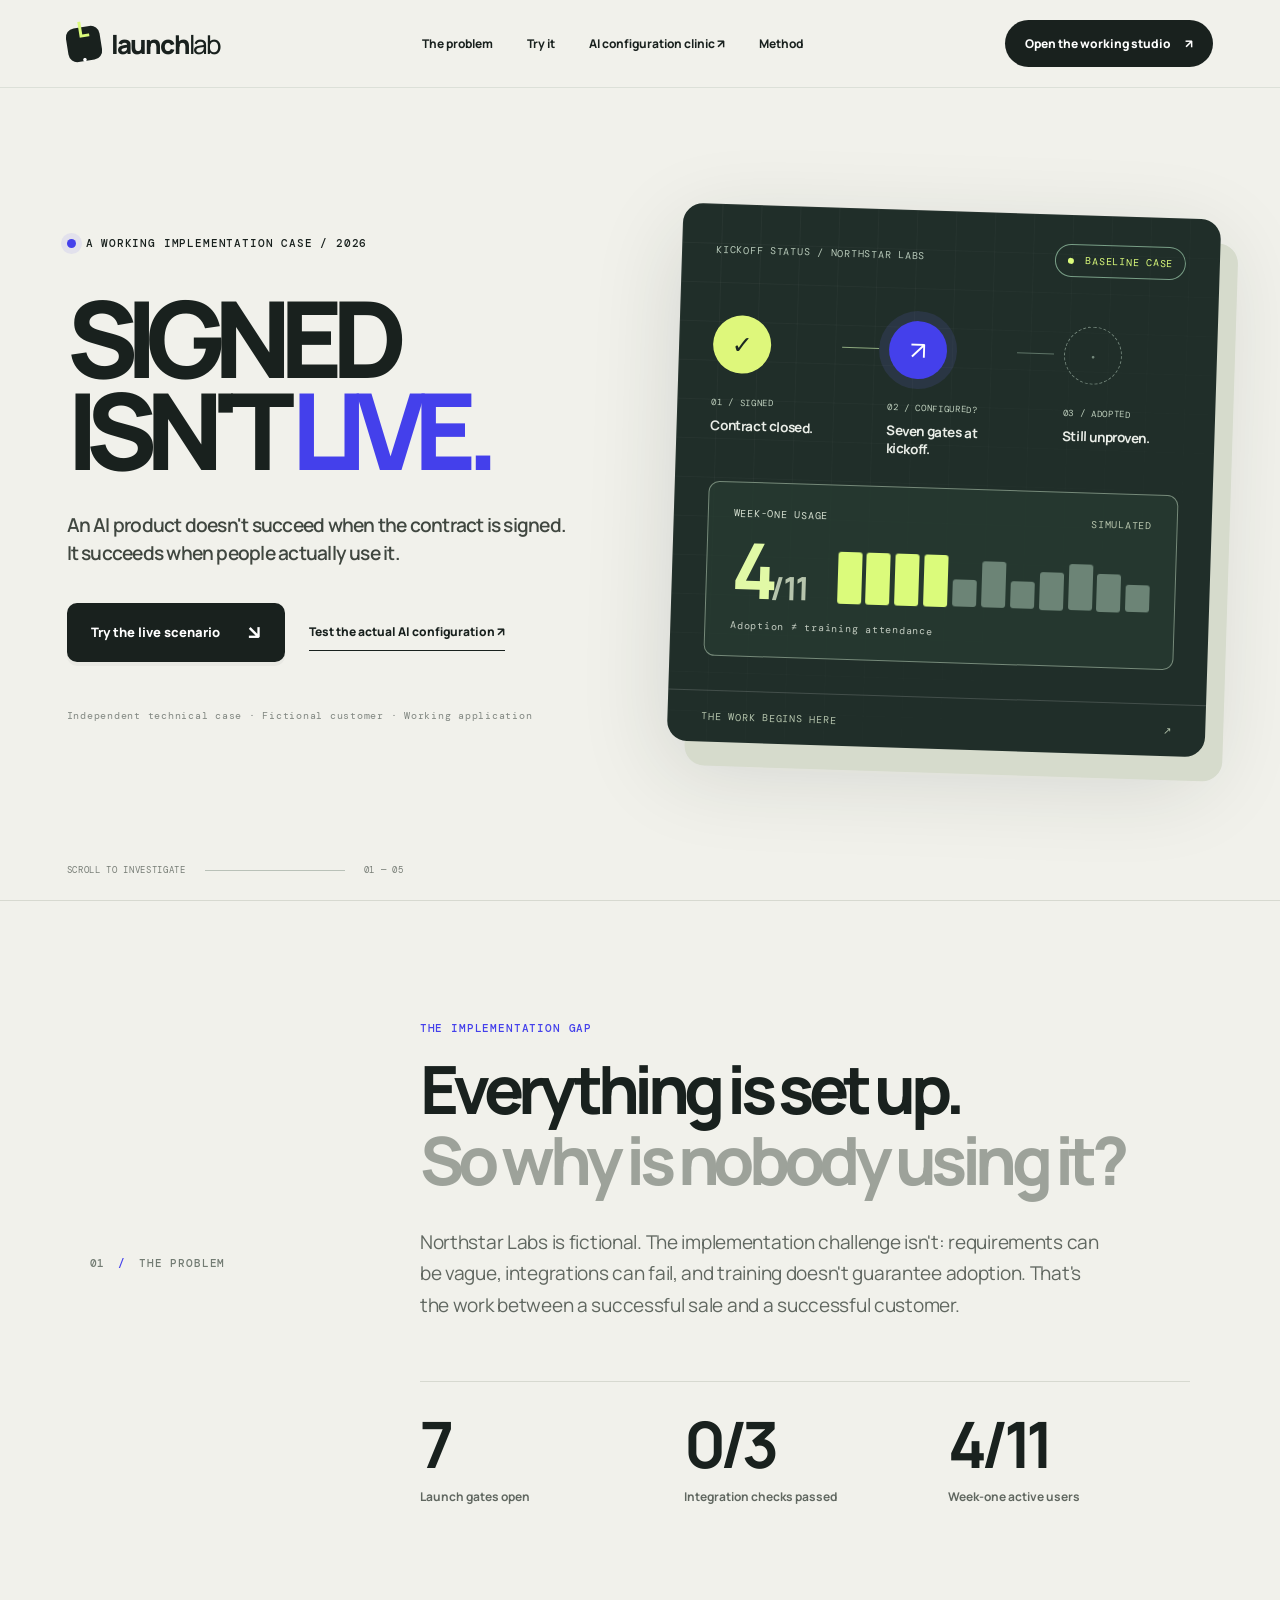
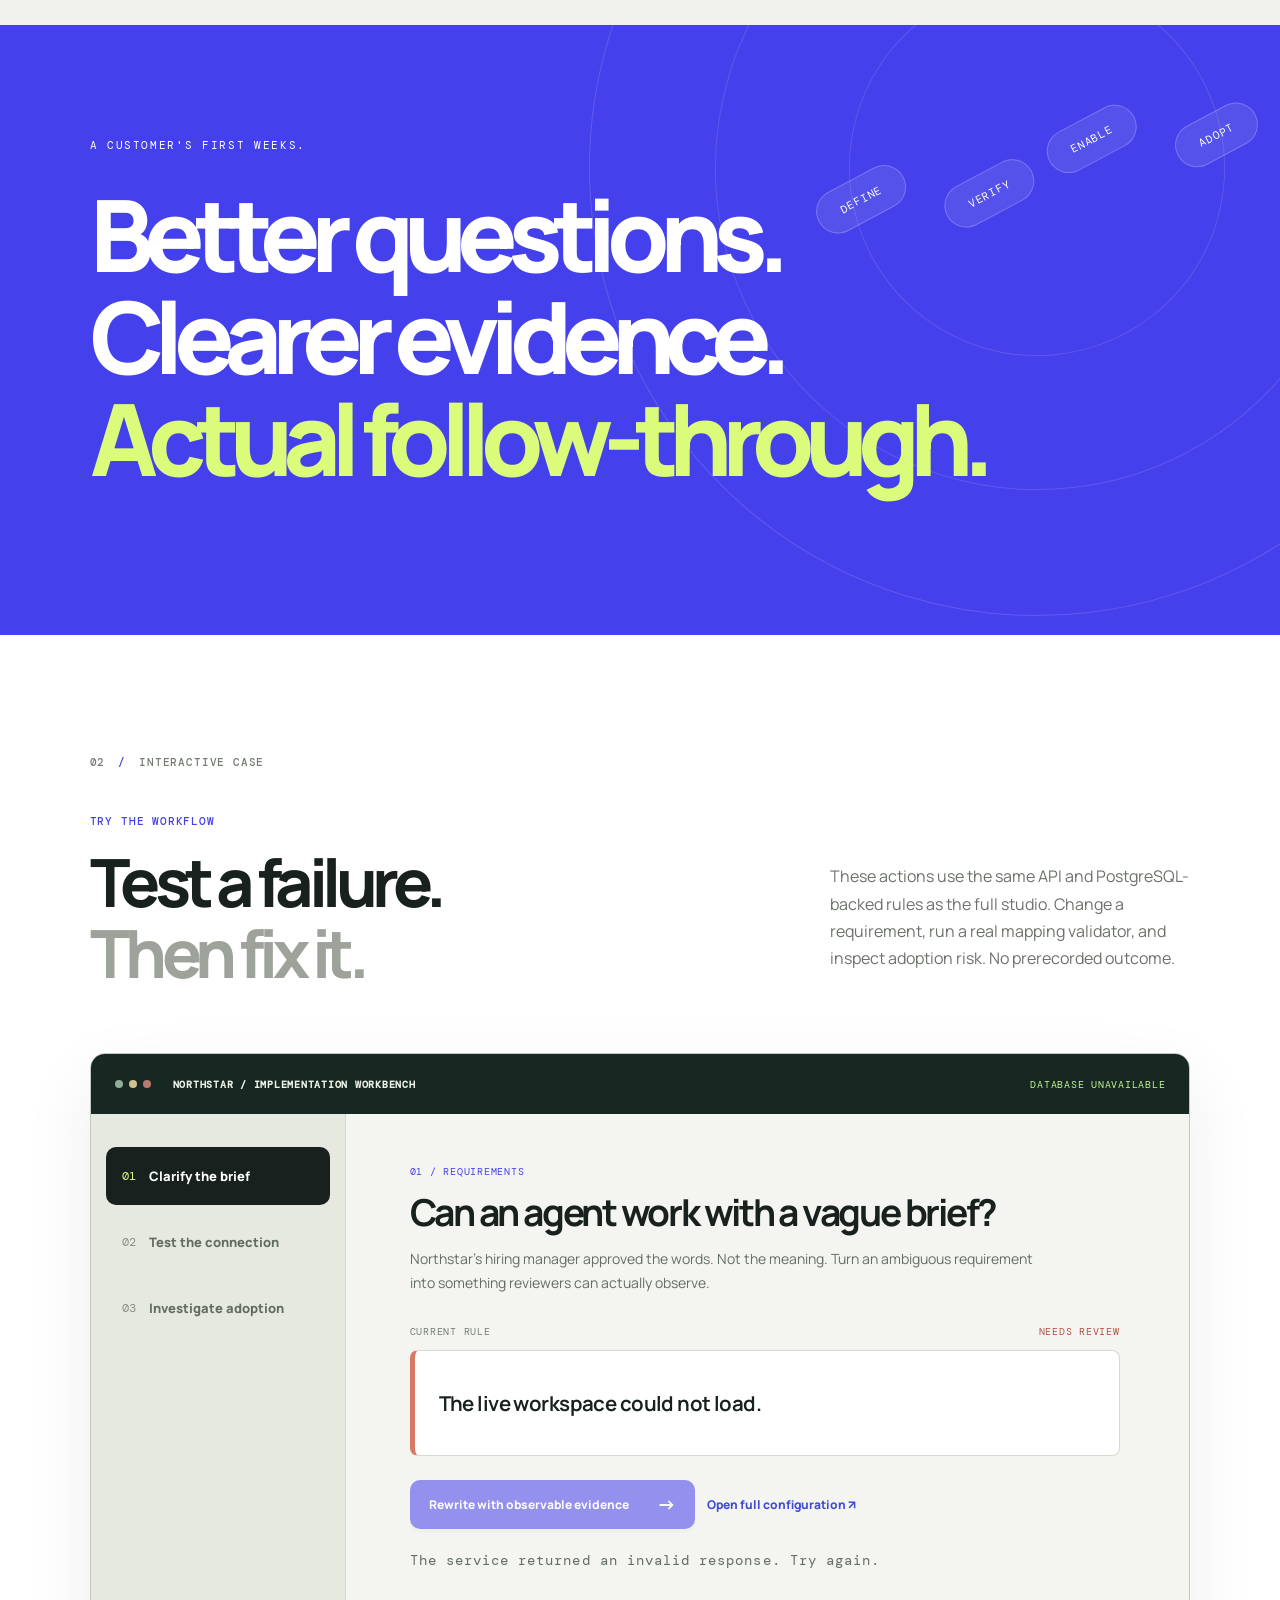
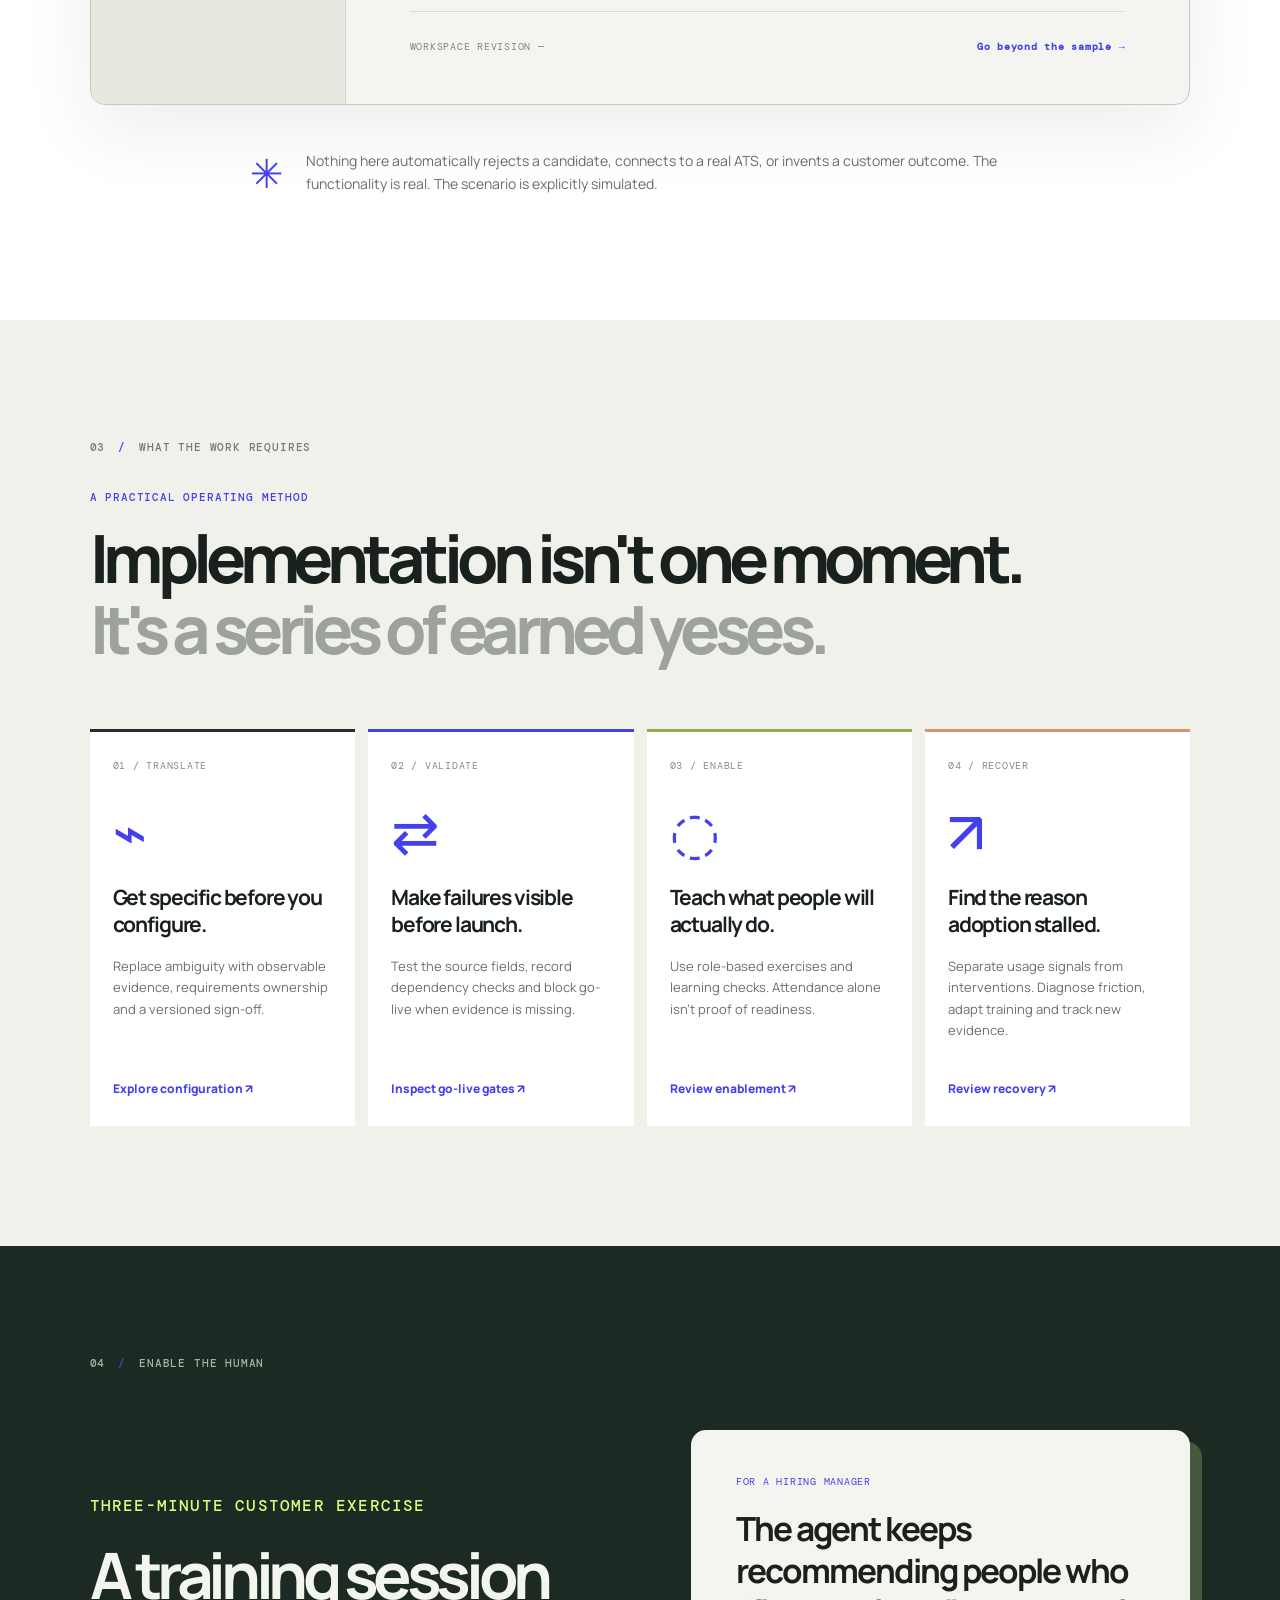
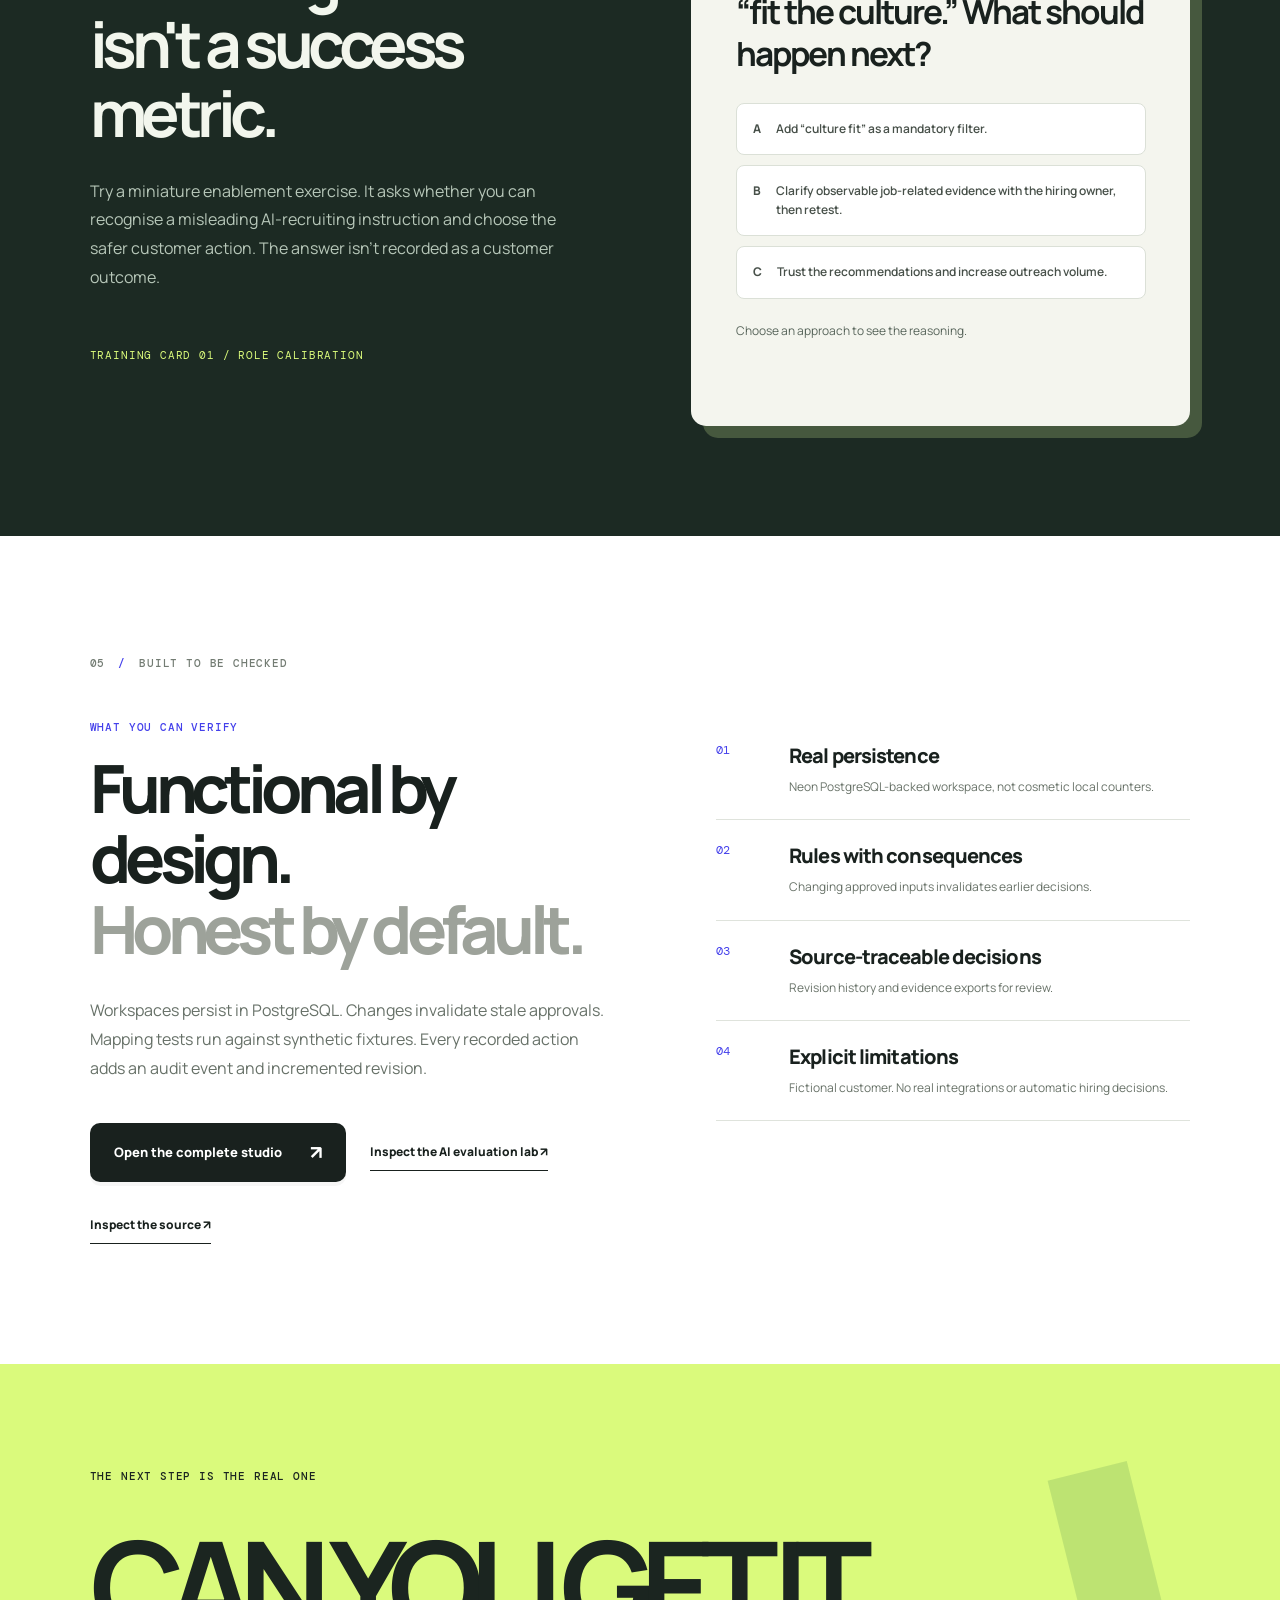
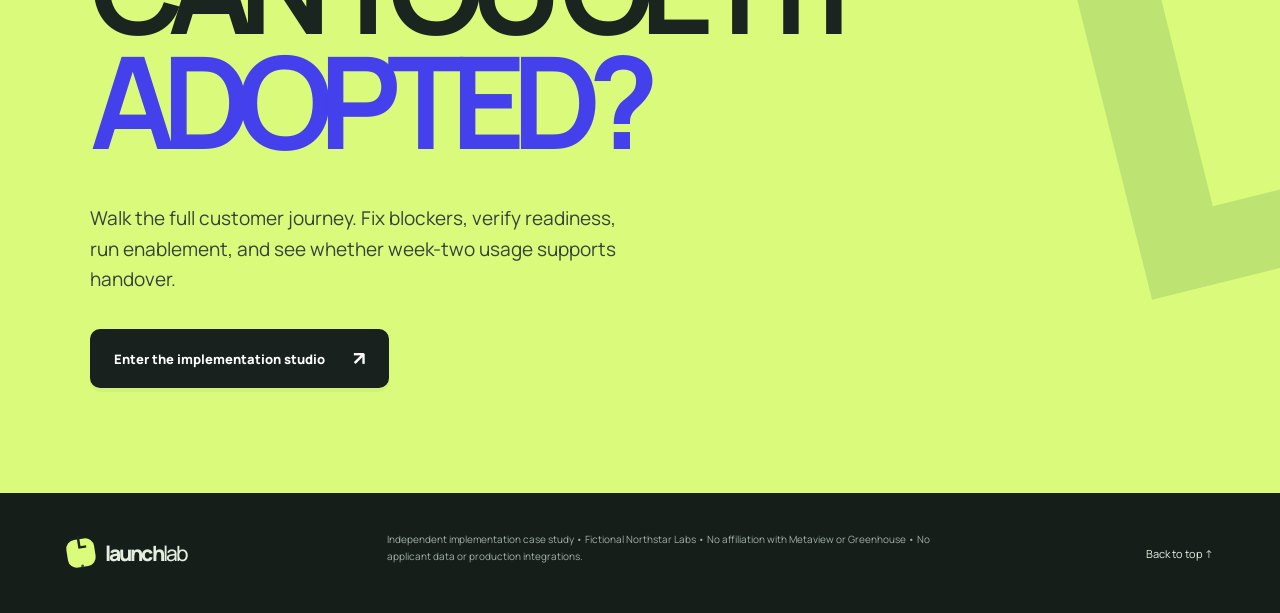
==== commit e8738066: "Refresh public technical documentation and remove duplicate draft artefacts" ====
--- a/static/experience.html
+++ b/static/experience.html
@@ -21,22 +21,22 @@
         <h1 id="hero-title">SIGNED<br>ISN'T <em>LIVE.</em></h1>
         <p class="hero-lede">An AI product doesn't succeed when the contract is signed. It succeeds when people actually use it.</p>
         <div class="hero-actions"><a class="button button-dark" href="#live-lab">Try the live scenario <span aria-hidden="true">↘</span></a><a class="text-link" href="/agent-lab">Test the actual AI configuration <span aria-hidden="true">↗</span></a></div>
-        <div class="hero-disclaimer">Independent portfolio case · Fictional customer · Real application logic</div>
+        <div class="hero-disclaimer">Independent technical case · Fictional customer · Working application</div>
       </div>
       <div class="hero-art" aria-label="Illustrated implementation status: contract signed, configuration in progress, adoption not achieved" role="img">
         <div class="art-grid" aria-hidden="true"></div>
         <div class="art-top"><span>KICKOFF STATUS / NORTHSTAR LABS</span><span class="art-live"><i></i> BASELINE CASE</span></div>
         <div class="art-process"><div class="process-item complete"><div class="process-icon">✓</div><span>01 / SIGNED</span><strong>Contract closed.</strong></div><div class="process-line"></div><div class="process-item current"><div class="process-icon">↗</div><span>02 / CONFIGURED?</span><strong>Seven gates at kickoff.</strong></div><div class="process-line subdued"></div><div class="process-item locked"><div class="process-icon">·</div><span>03 / ADOPTED</span><strong>Still unproven.</strong></div></div>
-        <div class="art-score"><div class="art-score-label">ACTUAL WEEK-ONE USAGE <span>FICTIONAL</span></div><div class="art-score-main"><strong>4<span>/11</span></strong><div class="art-bars" aria-hidden="true"><i class="on"></i><i class="on"></i><i class="on"></i><i class="on"></i><i></i><i></i><i></i><i></i><i></i><i></i><i></i></div></div><div class="art-score-note">Adoption ≠ training attendance</div></div>
+        <div class="art-score"><div class="art-score-label">WEEK-ONE USAGE <span>SIMULATED</span></div><div class="art-score-main"><strong>4<span>/11</span></strong><div class="art-bars" aria-hidden="true"><i class="on"></i><i class="on"></i><i class="on"></i><i class="on"></i><i></i><i></i><i></i><i></i><i></i><i></i><i></i></div></div><div class="art-score-note">Adoption ≠ training attendance</div></div>
         <div class="art-stamp">THE WORK BEGINS HERE <span>↗</span></div>
       </div>
       <div class="scroll-cue"><span>SCROLL TO INVESTIGATE</span><span class="scroll-line" aria-hidden="true"></span><span>01 — 05</span></div>
     </section>
-    <section class="manifesto section-block reveal" id="story"><div class="section-label">01 <span>/</span> THE PROBLEM</div><div><p class="micro-kicker">A CUSTOMER STORY, NOT A PRODUCT PITCH</p><h2>Everything is set up.<br><span>So why is nobody using it?</span></h2><p>Northstar Labs is fictional. The implementation challenge isn't: requirements can be vague, integrations can fail, and training doesn't guarantee adoption. That's the work between a successful sale and a successful customer.</p><div class="manifesto-row"><div><strong>7</strong><span>Launch gates open</span></div><div><strong>0/3</strong><span>Integration checks passed</span></div><div><strong>4/11</strong><span>Week-one active users</span></div></div></div></section>
-    <section class="turning-point" aria-label="Core implementation principle"><span>NOT ANOTHER DASHBOARD.</span><p>Better questions.<br>Clearer evidence.<br><i>Actual follow-through.</i></p><div class="turn-orbit" aria-hidden="true"><span>DEFINE</span><span>VERIFY</span><span>ENABLE</span><span>ADOPT</span></div></section>
+    <section class="manifesto section-block reveal" id="story"><div class="section-label">01 <span>/</span> THE PROBLEM</div><div><p class="micro-kicker">THE IMPLEMENTATION GAP</p><h2>Everything is set up.<br><span>So why is nobody using it?</span></h2><p>Northstar Labs is fictional. The implementation challenge isn't: requirements can be vague, integrations can fail, and training doesn't guarantee adoption. That's the work between a successful sale and a successful customer.</p><div class="manifesto-row"><div><strong>7</strong><span>Launch gates open</span></div><div><strong>0/3</strong><span>Integration checks passed</span></div><div><strong>4/11</strong><span>Week-one active users</span></div></div></div></section>
+    <section class="turning-point" aria-label="Core implementation principle"><span>A CUSTOMER'S FIRST WEEKS.</span><p>Better questions.<br>Clearer evidence.<br><i>Actual follow-through.</i></p><div class="turn-orbit" aria-hidden="true"><span>DEFINE</span><span>VERIFY</span><span>ENABLE</span><span>ADOPT</span></div></section>
     <section class="interactive-section" id="live-lab" aria-labelledby="lab-heading">
       <div class="section-label">02 <span>/</span> INTERACTIVE CASE</div>
-      <div class="lab-intro reveal"><div><p class="micro-kicker">NOT JUST A VIDEO OF A UI</p><h2 id="lab-heading">Don't take our word.<br><span>Break the workflow.</span></h2></div><p>These actions use the same API and PostgreSQL-backed rules as the full studio. Change a requirement, run a real mapping validator, and inspect adoption risk. No prerecorded outcome.</p></div>
+      <div class="lab-intro reveal"><div><p class="micro-kicker">TRY THE WORKFLOW</p><h2 id="lab-heading">Test a failure.<br><span>Then fix it.</span></h2></div><p>These actions use the same API and PostgreSQL-backed rules as the full studio. Change a requirement, run a real mapping validator, and inspect adoption risk. No prerecorded outcome.</p></div>
       <div class="lab-frame" id="labFrame"><div class="lab-top"><div class="lab-title"><span class="lab-window-dots" aria-hidden="true"><i></i><i></i><i></i></span><strong>NORTHSTAR / IMPLEMENTATION WORKBENCH</strong></div><span id="lab-storage" class="lab-status">CONNECTING…</span></div>
         <div class="lab-layout"><div class="lab-tabs" role="tablist" aria-label="Live demonstration steps"><button class="lab-tab is-selected" role="tab" id="tab-criteria" aria-selected="true" aria-controls="pane-criteria" data-lab="criteria"><span>01</span> Clarify the brief</button><button class="lab-tab" role="tab" id="tab-integration" aria-selected="false" aria-controls="pane-integration" data-lab="integration"><span>02</span> Test the connection</button><button class="lab-tab" role="tab" id="tab-adoption" aria-selected="false" aria-controls="pane-adoption" data-lab="adoption"><span>03</span> Investigate adoption</button></div>
         <div class="lab-stage"><div class="lab-overline" id="lab-step">01 / REQUIREMENTS</div>
@@ -49,7 +49,7 @@
     </section>
     <section class="field-notes" id="method"><div class="section-label">03 <span>/</span> WHAT THE WORK REQUIRES</div><div class="field-heading reveal"><p class="micro-kicker">A PRACTICAL OPERATING METHOD</p><h2>Implementation isn't one moment.<br><span>It's a series of earned yeses.</span></h2></div><div class="field-grid"><article class="field-card reveal"><div class="field-id">01 / TRANSLATE</div><div class="field-symbol" aria-hidden="true">⌁</div><h3>Get specific before you configure.</h3><p>Replace ambiguity with observable evidence, requirements ownership and a versioned sign-off.</p><a href="/studio#configuration">Explore configuration ↗</a></article><article class="field-card reveal"><div class="field-id">02 / VALIDATE</div><div class="field-symbol" aria-hidden="true">⇄</div><h3>Make failures visible before launch.</h3><p>Test the source fields, record dependency checks and block go-live when evidence is missing.</p><a href="/studio#readiness">Inspect go-live gates ↗</a></article><article class="field-card reveal"><div class="field-id">03 / ENABLE</div><div class="field-symbol" aria-hidden="true">◌</div><h3>Teach what people will actually do.</h3><p>Use role-based exercises and learning checks. Attendance alone isn't proof of readiness.</p><a href="/studio#enablement">Review enablement ↗</a></article><article class="field-card reveal"><div class="field-id">04 / RECOVER</div><div class="field-symbol" aria-hidden="true">↗</div><h3>Find the reason adoption stalled.</h3><p>Separate usage signals from interventions. Diagnose friction, adapt training and track new evidence.</p><a href="/studio#adoption">Review recovery ↗</a></article></div></section>
     <section class="teaching-section" id="training" aria-label="Sample customer enablement training"><div class="section-label section-label-invert">04 <span>/</span> ENABLE THE HUMAN</div><div class="teaching-grid"><div class="reveal"><p class="micro-kicker light">THREE-MINUTE CUSTOMER EXERCISE</p><h2>A training session isn't a success metric.</h2><p>Try a miniature enablement exercise. It asks whether you can recognise a misleading AI-recruiting instruction and choose the safer customer action. The answer isn't recorded as a customer outcome.</p><span class="teaching-number">TRAINING CARD 01 / ROLE CALIBRATION</span></div><div class="teaching-card reveal"><div class="question-overline">FOR A HIRING MANAGER</div><h3>The agent keeps recommending people who “fit the culture.” What should happen next?</h3><div class="answer-set"><button data-choice="a" class="answer">A <span>Add “culture fit” as a mandatory filter.</span></button><button data-choice="b" class="answer">B <span>Clarify observable job-related evidence with the hiring owner, then retest.</span></button><button data-choice="c" class="answer">C <span>Trust the recommendations and increase outreach volume.</span></button></div><div id="answer-feedback" class="answer-feedback" role="status" aria-live="polite">Choose an approach to see the reasoning.</div></div></div></section>
-    <section class="evidence-section"><div class="section-label">05 <span>/</span> BUILT TO BE CHECKED</div><div class="evidence-grid"><div class="reveal"><p class="micro-kicker">NOT A PRETEND INTEGRATION</p><h2>Functional by design.<br><span>Honest by default.</span></h2><p>Workspaces persist in PostgreSQL. Changes invalidate stale approvals. Mapping tests run against synthetic fixtures. Every recorded action adds an audit event and incremented revision.</p><div class="evidence-cta"><a class="button button-dark" href="/studio">Open the complete studio <span>↗</span></a><a class="text-link" href="/agent-lab">Inspect the AI evaluation lab ↗</a><a class="text-link" href="https://github.com/Parthhhhhh30/launchlab-implementation" target="_blank" rel="noopener noreferrer">Inspect the source ↗</a></div></div><div class="evidence-list reveal"><div><b>01</b><span>Real persistence</span><p>Neon PostgreSQL-backed workspace, not cosmetic local counters.</p></div><div><b>02</b><span>Rules with consequences</span><p>Changing approved inputs invalidates earlier decisions.</p></div><div><b>03</b><span>Source-traceable decisions</span><p>Revision history and evidence exports for review.</p></div><div><b>04</b><span>Explicit limitations</span><p>Fictional customer. No real integrations or automatic hiring decisions.</p></div></div></div></section>
+    <section class="evidence-section"><div class="section-label">05 <span>/</span> BUILT TO BE CHECKED</div><div class="evidence-grid"><div class="reveal"><p class="micro-kicker">WHAT YOU CAN VERIFY</p><h2>Functional by design.<br><span>Honest by default.</span></h2><p>Workspaces persist in PostgreSQL. Changes invalidate stale approvals. Mapping tests run against synthetic fixtures. Every recorded action adds an audit event and incremented revision.</p><div class="evidence-cta"><a class="button button-dark" href="/studio">Open the complete studio <span>↗</span></a><a class="text-link" href="/agent-lab">Inspect the AI evaluation lab ↗</a><a class="text-link" href="https://github.com/Parthhhhhh30/launchlab-implementation" target="_blank" rel="noopener noreferrer">Inspect the source ↗</a></div></div><div class="evidence-list reveal"><div><b>01</b><span>Real persistence</span><p>Neon PostgreSQL-backed workspace, not cosmetic local counters.</p></div><div><b>02</b><span>Rules with consequences</span><p>Changing approved inputs invalidates earlier decisions.</p></div><div><b>03</b><span>Source-traceable decisions</span><p>Revision history and evidence exports for review.</p></div><div><b>04</b><span>Explicit limitations</span><p>Fictional customer. No real integrations or automatic hiring decisions.</p></div></div></div></section>
     <section class="final-call"><div class="final-inner"><div class="eyebrow">THE NEXT STEP IS THE REAL ONE</div><h2>CAN YOU GET IT<br><em>ADOPTED?</em></h2><p>Walk the full customer journey. Fix blockers, verify readiness, run enablement, and see whether week-two usage supports handover.</p><a href="/studio" class="button button-light">Enter the implementation studio <span>↗</span></a></div><div class="final-ring" aria-hidden="true">L</div></section>
   </main>
   <footer class="experience-footer"><a class="wordmark" href="/"><span class="wordmark-icon">L<span>·</span></span><span>launch<span class="wordmark-light">lab</span></span></a><p>Independent implementation case study • Fictional Northstar Labs • No affiliation with Metaview or Greenhouse • No applicant data or production integrations.</p><a href="#top">Back to top ↑</a></footer>
